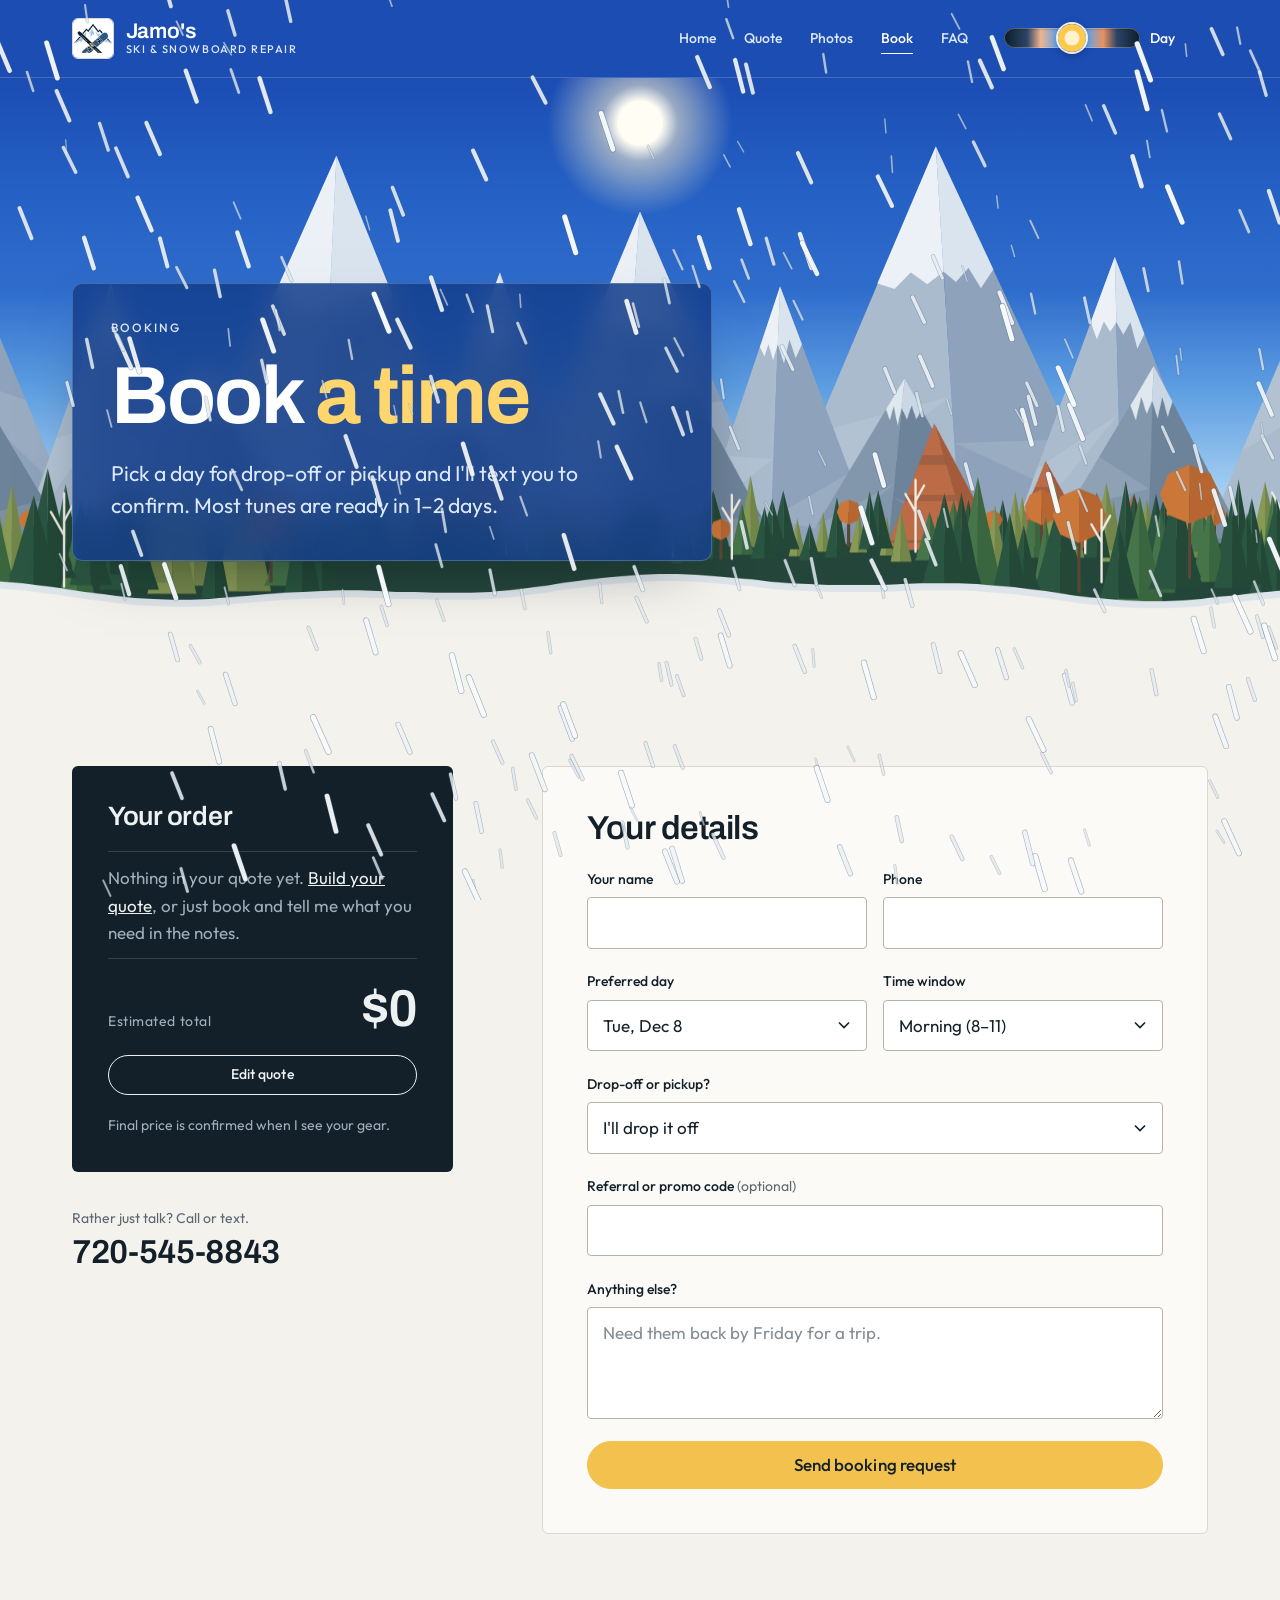
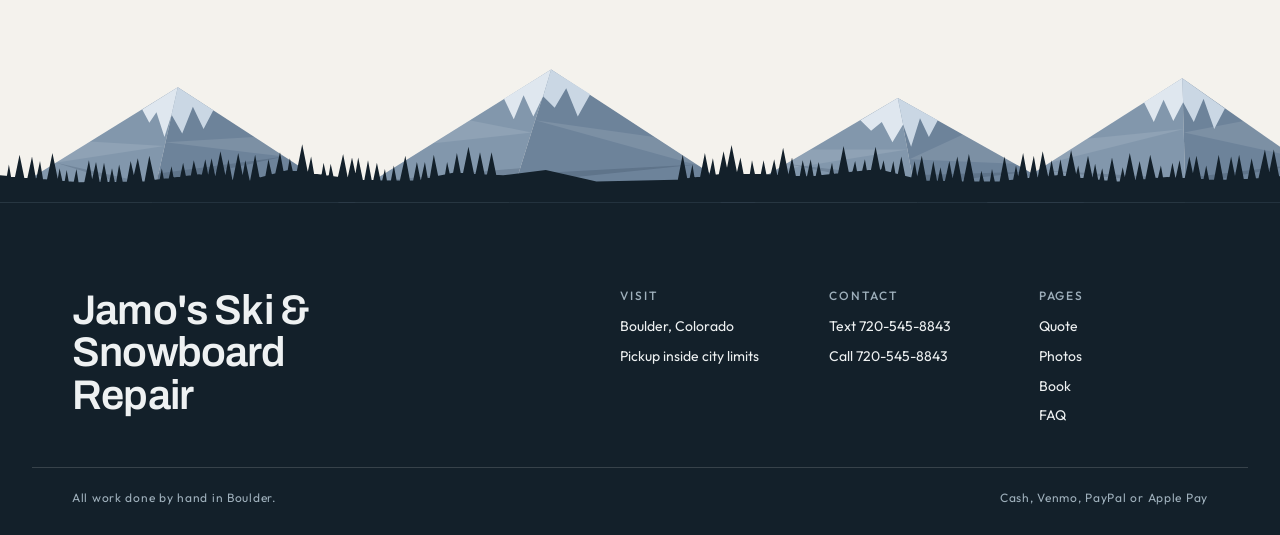
==== book.html @ 689a974a "Update site Co-Authored-By: Claude Opus 5.5 (1M context) <noreply@anthropic.com> Claude-Session: htt" ====
<!doctype html>
<html lang="en">
<head>
<meta charset="utf-8">
<meta name="viewport" content="width=device-width, initial-scale=1, viewport-fit=cover">
<title>Book a Tune | Jamo's Ski &amp; Snowboard Repair</title>
<meta name="claude:viewport-fit-sides" content="cover">
<meta name="description" content="Book ski or snowboard tuning in Boulder, CO. Drop off or get pickup inside city limits, and get a text to confirm your time.">
<link rel="canonical" href="https://jamoskiandboard.com/book.html">
<link rel="icon" type="image/png" href="images/favicon.png">
<link rel="apple-touch-icon" href="images/apple-touch-icon.png">
<meta property="og:site_name" content="Jamo's Ski &amp; Snowboard Repair">
<meta name="application-name" content="Jamo's Ski &amp; Snowboard Repair">
<meta property="og:title" content="Book a Tune | Jamo's Ski &amp; Snowboard Repair">
<meta property="og:description" content="Book ski or snowboard tuning in Boulder, CO. Drop off or get pickup inside city limits, and get a text to confirm your time.">
<meta property="og:image" content="https://jamoskiandboard.com/images/logo-banner-with-text-1200x628.jpg">
<meta property="og:url" content="https://jamoskiandboard.com/book.html">
<link rel="preconnect" href="https://fonts.googleapis.com">
<link rel="stylesheet" href="https://fonts.googleapis.com/css2?family=Archivo:wght@500..700&family=Outfit:wght@400;500;600&display=swap">
<link rel="stylesheet" href="assets/site.css">
<script src="assets/sky.js"></script>
</head>
<body>
<header class="site-header">
  <div class="wrap bar">
    <a class="brand" href="./"><img src="images/logo-mark.png" alt="" width="42" height="42"><span class="brand-name"><strong>Jamo's</strong><small>Ski &amp; Snowboard Repair</small></span></a>
    <nav class="nav" aria-label="Pages">
        <a href="./">Home</a>
        <a href="quote.html">Quote</a>
        <a href="photos.html">Photos</a>
        <a href="book.html" aria-current="page">Book</a>
        <a href="./#faq">FAQ</a>
    </nav>
    <label class="sky-dial" title="Drag the sun to change the time of day"><span class="sr-only">Time of day</span><input type="range" id="sky-dial" min="0" max="200" value="100" aria-valuetext="Day"><span class="sky-name" aria-hidden="true">Day</span></label>
  </div>
</header>

<main>
  <section class="scene scene-sm">
  <header class="wrap page-head">
    <div class="head-card">
      <p class="eyebrow">Booking</p>
      <h1>Book <em>a time</em></h1>
      <p class="lede">Pick a day for drop-off or pickup and I'll text you to confirm. Most tunes are ready in 1–2 days.</p>
    </div>
  </header>
  <div class="range" aria-hidden="true">
<svg class="layer l-far" data-depth=".16" viewBox="-480 0 2400 720" preserveAspectRatio="xMidYMax slice" aria-hidden="true" focusable="false"><path class="far-l" d="M-460,720 -180,92 -200,720Z"/><path class="far-r" d="M-180,92 80,720 -200,720Z"/><path class="hi" d="M-275,304 -190,414 -324,414Z"/><path class="lo" d="M-386,553 -195,558 -196,593Z"/><path class="hi" d="M-69,360 -187,318 -19,481Z"/><path class="lo" d="M-19,480 -194,514 -196,582Z"/><path class="farcap-l" d="M-180,92 -260,271 -241,283 -222,246 -203,265 -185,237Z"/><path class="farcap-r" d="M-180,92 -185,237 -168,254 -151,231 -135,251 -118,242Z"/><path class="far-l" d="M1370,720 1640,76 1683,720Z"/><path class="far-r" d="M1640,76 1930,720 1683,720Z"/><path class="hi" d="M1539,316 1656,325 1493,426Z"/><path class="lo" d="M1457,512 1676,626 1678,650Z"/><path class="hi" d="M1769,363 1662,404 1821,479Z"/><path class="lo" d="M1854,551 1668,505 1671,552Z"/><path class="farcap-l" d="M1640,76 1576,229 1595,250 1614,236 1633,264 1652,253Z"/><path class="farcap-r" d="M1640,76 1652,253 1667,264 1683,240 1698,264 1714,240Z"/><path class="far-l" d="M30,720 330,46 300,720Z"/><path class="far-r" d="M330,46 600,720 300,720Z"/><path class="hi" d="M197,345 315,370 126,504Z"/><path class="lo" d="M95,573 308,533 304,625Z"/><path class="hi" d="M419,268 316,352 492,450Z"/><path class="lo" d="M502,476 307,566 305,599Z"/><path class="farcap-l" d="M330,46 248,230 266,255 285,230 303,255 321,235Z"/><path class="farcap-r" d="M330,46 321,235 342,252 362,225 382,245 402,225Z"/><path class="far-l" d="M810,720 1100,34 1143,720Z"/><path class="far-r" d="M1100,34 1420,720 1143,720Z"/><path class="hi" d="M945,402 1120,355 893,524Z"/><path class="lo" d="M922,456 1136,600 1139,647Z"/><path class="hi" d="M1275,410 1124,415 1320,505Z"/><path class="lo" d="M1323,512 1135,595 1137,621Z"/><path class="farcap-l" d="M1100,34 1025,210 1047,217 1068,196 1089,211 1110,195Z"/><path class="farcap-r" d="M1100,34 1110,195 1126,208 1142,190 1158,216 1174,192Z"/><path class="far-l" d="M470,720 720,118 674,720Z"/><path class="far-r" d="M720,118 980,720 674,720Z"/><path class="hi" d="M617,366 698,411 554,517Z"/><path class="lo" d="M519,603 680,639 678,662Z"/><path class="hi" d="M825,361 700,383 891,514Z"/><path class="lo" d="M938,623 688,532 685,580Z"/><path class="farcap-l" d="M720,118 660,262 672,281 685,260 697,272 709,262Z"/><path class="farcap-r" d="M720,118 709,262 729,282 748,265 768,290 787,274Z"/><path class="far-l" d="M-630,720 -430,214 -392,720Z"/><path class="far-r" d="M-430,214 -240,720 -392,720Z"/><path class="hi" d="M-525,453 -412,456 -564,553Z"/><path class="lo" d="M-584,603 -405,550 -399,630Z"/><path class="hi" d="M-336,464 -408,502 -297,569Z"/><path class="lo" d="M-297,567 -402,593 -399,623Z"/><path class="farcap-l" d="M-430,214 -463,298 -454,308 -444,290 -434,303 -425,284Z"/><path class="farcap-r" d="M-430,214 -425,284 -419,295 -414,284 -409,297 -404,284Z"/><path class="far-l" d="M-140,720 40,210 10,720Z"/><path class="far-r" d="M40,210 210,720 10,720Z"/><path class="hi" d="M-30,409 29,392 -77,541Z"/><path class="lo" d="M-96,594 20,560 17,604Z"/><path class="hi" d="M106,407 27,435 134,493Z"/><path class="lo" d="M178,624 13,668 12,686Z"/><path class="farcap-l" d="M40,210 11,291 17,304 24,284 30,307 36,281Z"/><path class="farcap-r" d="M40,210 36,281 43,294 50,281 57,307 64,282Z"/><path class="far-l" d="M350,720 540,196 542,720Z"/><path class="far-r" d="M540,196 720,720 542,720Z"/><path class="hi" d="M476,372 541,451 444,461Z"/><path class="lo" d="M401,580 542,665 542,690Z"/><path class="hi" d="M625,444 541,414 656,534Z"/><path class="lo" d="M656,532 542,638 542,667Z"/><path class="farcap-l" d="M540,196 507,287 515,307 524,273 532,302 540,276Z"/><path class="farcap-r" d="M540,196 540,276 547,298 553,268 560,295 566,273Z"/><path class="far-l" d="M730,720 900,214 880,720Z"/><path class="far-r" d="M900,214 1090,720 880,720Z"/><path class="hi" d="M827,431 891,436 802,505Z"/><path class="lo" d="M797,521 885,578 884,618Z"/><path class="hi" d="M990,453 888,512 1024,544Z"/><path class="lo" d="M1059,636 882,668 881,693Z"/><path class="farcap-l" d="M900,214 874,292 880,304 885,288 891,309 897,288Z"/><path class="farcap-r" d="M900,214 897,288 905,313 912,282 920,306 928,288Z"/><path class="far-l" d="M1130,720 1330,176 1343,720Z"/><path class="far-r" d="M1330,176 1540,720 1343,720Z"/><path class="hi" d="M1230,448 1335,378 1192,552Z"/><path class="lo" d="M1165,626 1341,636 1342,672Z"/><path class="hi" d="M1418,404 1335,391 1468,533Z"/><path class="lo" d="M1473,548 1341,639 1342,679Z"/><path class="farcap-l" d="M1330,176 1299,260 1307,282 1316,259 1324,272 1332,260Z"/><path class="farcap-r" d="M1330,176 1332,260 1341,276 1350,260 1359,294 1368,275Z"/><path class="far-l" d="M1660,720 1880,196 1846,720Z"/><path class="far-r" d="M1880,196 2100,720 1846,720Z"/><path class="hi" d="M1769,461 1860,508 1727,560Z"/><path class="lo" d="M1729,556 1853,608 1851,635Z"/><path class="hi" d="M1947,355 1860,507 2005,494Z"/><path class="lo" d="M2041,579 1850,659 1848,679Z"/><path class="farcap-l" d="M1880,196 1841,289 1849,303 1857,286 1866,302 1874,288Z"/><path class="farcap-r" d="M1880,196 1874,288 1884,304 1893,278 1903,293 1912,273Z"/></svg>
<svg class="layer l-mid" data-depth=".1" viewBox="-480 0 2400 720" preserveAspectRatio="xMidYMax slice" aria-hidden="true" focusable="false"><path class="mid-l" d="M-610,720 -400,334 -432,720Z"/><path class="mid-r" d="M-400,334 -200,720 -432,720Z"/><path class="hi" d="M-511,538 -414,503 -545,600Z"/><path class="lo" d="M-557,622 -428,672 -430,688Z"/><path class="hi" d="M-294,538 -415,518 -261,603Z"/><path class="lo" d="M-254,616 -421,587 -425,631Z"/><path class="midcap-l" d="M-400,334 -423,376 -418,388 -413,371 -408,396 -403,373Z"/><path class="midcap-r" d="M-400,334 -403,373 -396,395 -389,376 -381,400 -374,384Z"/><path class="mid-l" d="M-370,720 -140,350 -135,720Z"/><path class="mid-r" d="M-140,350 80,720 -135,720Z"/><path class="hi" d="M-254,534 -138,489 -296,601Z"/><path class="lo" d="M-292,595 -136,616 -135,661Z"/><path class="hi" d="M-46,508 -137,531 5,593Z"/><path class="lo" d="M42,656 -136,632 -135,665Z"/><path class="midcap-l" d="M-140,350 -168,394 -161,412 -153,390 -146,412 -139,395Z"/><path class="midcap-r" d="M-140,350 -139,395 -133,420 -126,390 -119,420 -112,397Z"/><path class="mid-l" d="M-70,720 160,330 201,720Z"/><path class="mid-r" d="M160,330 370,720 201,720Z"/><path class="hi" d="M76,472 180,521 12,581Z"/><path class="lo" d="M-26,646 188,597 191,626Z"/><path class="hi" d="M246,490 175,474 283,559Z"/><path class="lo" d="M290,571 193,649 197,680Z"/><path class="midcap-l" d="M160,330 129,382 138,400 147,376 156,399 164,372Z"/><path class="midcap-r" d="M160,330 164,372 170,399 176,374 181,403 187,380Z"/><path class="mid-l" d="M270,720 470,360 461,720Z"/><path class="mid-r" d="M470,360 700,720 461,720Z"/><path class="hi" d="M386,512 465,575 337,599Z"/><path class="lo" d="M342,591 463,633 462,664Z"/><path class="hi" d="M558,499 466,504 603,568Z"/><path class="lo" d="M650,641 464,596 463,641Z"/><path class="midcap-l" d="M470,360 446,402 452,421 458,396 463,409 469,397Z"/><path class="midcap-r" d="M470,360 469,397 476,424 483,393 489,426 496,401Z"/><path class="mid-l" d="M530,720 760,318 722,720Z"/><path class="mid-r" d="M760,318 980,720 722,720Z"/><path class="hi" d="M676,465 746,463 617,569Z"/><path class="lo" d="M606,586 734,592 730,634Z"/><path class="hi" d="M876,530 739,541 907,587Z"/><path class="lo" d="M900,574 726,672 725,690Z"/><path class="midcap-l" d="M760,318 731,369 737,388 743,361 750,374 756,360Z"/><path class="midcap-r" d="M760,318 756,360 763,385 769,355 776,383 783,360Z"/><path class="mid-l" d="M840,720 1060,352 1023,720Z"/><path class="mid-r" d="M1060,352 1260,720 1023,720Z"/><path class="hi" d="M947,541 1047,487 902,617Z"/><path class="lo" d="M903,615 1033,622 1030,658Z"/><path class="hi" d="M1166,548 1045,505 1192,595Z"/><path class="lo" d="M1206,621 1034,613 1032,638Z"/><path class="midcap-l" d="M1060,352 1036,392 1041,406 1046,388 1051,413 1056,390Z"/><path class="midcap-r" d="M1060,352 1056,390 1063,405 1069,387 1075,405 1082,392Z"/><path class="mid-l" d="M1150,720 1380,336 1367,720Z"/><path class="mid-r" d="M1380,336 1580,720 1367,720Z"/><path class="hi" d="M1310,453 1374,494 1269,521Z"/><path class="lo" d="M1200,637 1369,639 1369,659Z"/><path class="hi" d="M1464,497 1372,560 1495,557Z"/><path class="lo" d="M1541,645 1370,627 1369,659Z"/><path class="midcap-l" d="M1380,336 1350,387 1357,406 1364,376 1371,398 1378,381Z"/><path class="midcap-r" d="M1380,336 1378,381 1385,404 1391,376 1398,402 1404,382Z"/><path class="mid-l" d="M1430,720 1650,344 1641,720Z"/><path class="mid-r" d="M1650,344 1880,720 1641,720Z"/><path class="hi" d="M1565,489 1647,481 1528,553Z"/><path class="lo" d="M1514,576 1642,658 1642,675Z"/><path class="hi" d="M1728,472 1647,484 1792,576Z"/><path class="lo" d="M1838,651 1642,651 1642,671Z"/><path class="midcap-l" d="M1650,344 1626,386 1631,398 1637,382 1643,400 1649,386Z"/><path class="midcap-r" d="M1650,344 1649,386 1656,412 1663,380 1670,407 1677,389Z"/><path class="mid-l" d="M1680,720 1900,322 1875,720Z"/><path class="mid-r" d="M1900,322 2120,720 1875,720Z"/><path class="hi" d="M1781,537 1889,492 1748,596Z"/><path class="lo" d="M1768,561 1882,619 1879,653Z"/><path class="hi" d="M1994,491 1890,481 2038,572Z"/><path class="lo" d="M2032,561 1882,607 1881,633Z"/><path class="midcap-l" d="M1900,322 1874,368 1880,382 1886,364 1892,384 1897,363Z"/><path class="midcap-r" d="M1900,322 1897,363 1904,382 1910,357 1916,384 1923,363Z"/><path class="rock-l" d="M1010,640 1098,410 1165,640Z"/><path class="rock-r" d="M1098,410 1220,640 1165,640Z"/><path class="lo" d="M1041,560 1142,560 1143,564 1039,564ZM1063,502 1125,502 1127,510 1060,510ZM1082,451 1110,451 1114,463 1078,463Z"/><path class="rock-l" d="M1165,648 1241,458 1298,648Z"/><path class="rock-r" d="M1241,458 1345,648 1298,648Z"/><path class="lo" d="M1191,582 1278,582 1279,585 1190,585ZM1210,534 1264,534 1266,541 1208,541ZM1227,492 1251,492 1254,502 1223,502Z"/><path class="rock-l" d="M1290,652 1353,502 1401,652Z"/><path class="rock-r" d="M1353,502 1440,652 1401,652Z"/><path class="lo" d="M1312,600 1384,600 1385,603 1311,603ZM1328,562 1372,562 1374,567 1326,567ZM1342,529 1362,529 1364,536 1339,536Z"/></svg>
<svg class="layer l-forest" data-depth=".04" viewBox="-480 0 2400 720" preserveAspectRatio="xMidYMax slice" aria-hidden="true" focusable="false"><path class="floor" d="M-480,720L-480,592 -396,586 -340,598 -292,592 -220,579 -138,596 -67,593 14,581 80,588 162,594 243,590 328,592 402,583 444,581 502,580 584,589 655,591 729,588 769,594 847,588 913,591 957,593 1009,579 1063,593 1113,593 1202,588 1261,588 1335,593 1406,591 1450,581 1502,593 1558,589 1598,579 1652,591 1726,592 1781,588 1844,587 1890,596 1920,588L1920,720Z"/><path class="tc-l" d="M-470,562 -478,608 -470,608ZM-307,534 -323,609 -307,609ZM-290,513 -307,593 -290,593ZM-280,537 -292,606 -280,606ZM-254,537 -266,597 -254,597ZM-244,545 -255,595 -244,595ZM-229,497 -246,585 -229,585ZM-214,530 -224,585 -214,585ZM-175,536 -187,599 -175,599ZM-112,507 -132,596 -112,596ZM-82,530 -96,608 -82,608ZM195,513 176,600 195,600ZM403,534 391,584 403,584ZM422,533 412,585 422,585ZM610,544 600,591 610,591ZM620,527 608,592 620,592ZM791,548 781,603 791,603ZM862,497 845,589 862,589ZM922,552 911,601 922,601ZM955,543 945,595 955,595ZM1001,544 989,596 1001,596ZM1037,549 1028,600 1037,600ZM1055,541 1042,608 1055,608ZM1202,517 1188,592 1202,592ZM1211,524 1197,602 1211,602ZM1253,506 1236,596 1253,596ZM1281,557 1271,603 1281,603ZM1319,506 1301,593 1319,593ZM1328,528 1314,608 1328,608ZM1371,527 1353,604 1371,604ZM1425,528 1410,603 1425,603ZM1523,505 1503,595 1523,595ZM1554,528 1541,603 1554,603ZM1644,518 1626,602 1644,602ZM1700,509 1680,600 1700,600ZM1789,548 1777,602 1789,602Z"/><path class="tc-r" d="M-470,562 -462,608 -470,608ZM-307,534 -292,609 -307,609ZM-290,513 -274,593 -290,593ZM-280,537 -268,606 -280,606ZM-254,537 -241,597 -254,597ZM-244,545 -232,595 -244,595ZM-229,497 -212,585 -229,585ZM-214,530 -205,585 -214,585ZM-175,536 -162,599 -175,599ZM-112,507 -92,596 -112,596ZM-82,530 -68,608 -82,608ZM195,513 215,600 195,600ZM403,534 414,584 403,584ZM422,533 433,585 422,585ZM610,544 619,591 610,591ZM620,527 631,592 620,592ZM791,548 801,603 791,603ZM862,497 879,589 862,589ZM922,552 933,601 922,601ZM955,543 965,595 955,595ZM1001,544 1012,596 1001,596ZM1037,549 1046,600 1037,600ZM1055,541 1069,608 1055,608ZM1202,517 1215,592 1202,592ZM1211,524 1225,602 1211,602ZM1253,506 1269,596 1253,596ZM1281,557 1291,603 1281,603ZM1319,506 1338,593 1319,593ZM1328,528 1342,608 1328,608ZM1371,527 1389,604 1371,604ZM1425,528 1440,603 1425,603ZM1523,505 1544,595 1523,595ZM1554,528 1568,603 1554,603ZM1644,518 1661,602 1644,602ZM1700,509 1720,600 1700,600ZM1789,548 1800,602 1789,602Z"/><path class="tb-l" d="M-456,517 -472,608 -456,608ZM-399,514 -414,585 -399,585ZM-399,531 -417,593 -399,593ZM-389,532 -402,593 -389,593ZM-370,548 -378,595 -370,595ZM-356,539 -373,605 -356,605ZM-356,555 -376,612 -356,612ZM-338,554 -348,603 -338,603ZM43,512 29,589 43,589ZM59,536 48,592 59,592ZM59,550 46,599 59,599ZM88,512 74,576 88,576ZM88,530 71,585 88,585ZM88,547 69,593 88,593ZM102,537 90,593 102,593ZM132,544 123,583 132,583ZM132,555 121,588 132,588ZM132,566 119,593 132,593ZM167,536 153,596 167,596ZM167,551 151,603 167,603ZM207,514 192,581 207,581ZM207,533 189,590 207,590ZM207,551 187,598 207,598ZM269,516 252,595 269,595ZM269,536 249,604 269,604ZM289,544 276,596 289,596ZM289,557 273,602 289,602ZM337,540 324,598 337,598ZM356,509 338,592 356,592ZM371,532 358,580 371,580ZM371,545 356,586 371,586ZM371,558 354,592 371,592ZM391,533 377,594 391,594ZM508,518 496,578 508,578ZM508,533 494,585 508,585ZM564,542 553,598 564,598ZM594,520 576,604 594,604ZM669,551 660,593 669,593ZM669,561 658,597 669,597ZM803,529 789,599 803,599ZM851,533 838,592 851,592ZM851,548 836,599 851,599ZM1092,543 1078,593 1092,593ZM1092,557 1075,600 1092,600ZM1092,571 1073,606 1092,606ZM1123,528 1108,584 1123,584ZM1123,543 1105,591 1123,591ZM1123,559 1103,598 1123,598ZM1227,521 1209,603 1227,603ZM1271,519 1259,589 1271,589ZM1443,510 1423,595 1443,595ZM1533,518 1518,607 1533,607ZM1564,546 1554,596 1564,596ZM1564,558 1552,601 1564,601ZM1574,531 1560,578 1574,578ZM1574,544 1558,584 1574,584ZM1574,557 1556,590 1574,590ZM1619,526 1606,599 1619,599ZM1716,533 1701,585 1716,585ZM1716,548 1699,591 1716,591ZM1716,562 1696,598 1716,598ZM1819,537 1807,581 1819,581ZM1819,549 1805,587 1819,587ZM1819,561 1803,592 1819,592ZM1830,533 1818,585 1830,585ZM1830,546 1816,590 1830,590ZM1851,504 1831,586 1851,586ZM1851,524 1828,596 1851,596ZM1877,508 1859,577 1877,577ZM1877,527 1856,585 1877,585ZM1877,546 1852,594 1877,594Z"/><path class="tb-r" d="M-456,517 -439,608 -456,608ZM-399,514 -384,585 -399,585ZM-399,531 -381,593 -399,593ZM-389,532 -375,593 -389,593ZM-370,548 -361,595 -370,595ZM-356,539 -340,605 -356,605ZM-356,555 -337,612 -356,612ZM-338,554 -328,603 -338,603ZM43,512 57,589 43,589ZM59,536 71,592 59,592ZM59,550 73,599 59,599ZM88,512 102,576 88,576ZM88,530 105,585 88,585ZM88,547 107,593 88,593ZM102,537 115,593 102,593ZM132,544 142,583 132,583ZM132,555 144,588 132,588ZM132,566 146,593 132,593ZM167,536 182,596 167,596ZM167,551 184,603 167,603ZM207,514 221,581 207,581ZM207,533 224,590 207,590ZM207,551 227,598 207,598ZM269,516 286,595 269,595ZM269,536 289,604 269,604ZM289,544 302,596 289,596ZM289,557 304,602 289,602ZM337,540 349,598 337,598ZM356,509 374,592 356,592ZM371,532 385,580 371,580ZM371,545 387,586 371,586ZM371,558 389,592 371,592ZM391,533 404,594 391,594ZM508,518 519,578 508,578ZM508,533 522,585 508,585ZM564,542 574,598 564,598ZM594,520 612,604 594,604ZM669,551 679,593 669,593ZM669,561 681,597 669,597ZM803,529 816,599 803,599ZM851,533 864,592 851,592ZM851,548 867,599 851,599ZM1092,543 1107,593 1092,593ZM1092,557 1109,600 1092,600ZM1092,571 1112,606 1092,606ZM1123,528 1137,584 1123,584ZM1123,543 1140,591 1123,591ZM1123,559 1142,598 1123,598ZM1227,521 1245,603 1227,603ZM1271,519 1284,589 1271,589ZM1443,510 1462,595 1443,595ZM1533,518 1549,607 1533,607ZM1564,546 1575,596 1564,596ZM1564,558 1577,601 1564,601ZM1574,531 1587,578 1574,578ZM1574,544 1589,584 1574,584ZM1574,557 1592,590 1574,590ZM1619,526 1632,599 1619,599ZM1716,533 1730,585 1716,585ZM1716,548 1733,591 1716,591ZM1716,562 1735,598 1716,598ZM1819,537 1831,581 1819,581ZM1819,549 1833,587 1819,587ZM1819,561 1835,592 1819,592ZM1830,533 1842,585 1830,585ZM1830,546 1844,590 1830,590ZM1851,504 1870,586 1851,586ZM1851,524 1874,596 1851,596ZM1877,508 1895,577 1877,577ZM1877,527 1898,585 1877,585ZM1877,546 1901,594 1877,594Z"/><path class="ta-l" d="M-446,511 -464,591 -446,591ZM-430,541 -443,600 -430,600ZM-416,539 -427,597 -416,597ZM-416,553 -429,603 -416,603ZM-326,531 -341,594 -326,594ZM-326,547 -344,601 -326,601ZM-202,515 -218,580 -202,580ZM-202,531 -221,587 -202,587ZM-189,543 -200,599 -189,599ZM-157,557 -167,597 -157,597ZM-157,568 -168,602 -157,602ZM-157,579 -170,607 -157,607ZM-143,527 -158,604 -143,604ZM-143,546 -161,612 -143,612ZM-92,547 -101,588 -92,588ZM-92,558 -103,593 -92,593ZM-92,570 -105,598 -92,598ZM-45,541 -58,589 -45,589ZM-45,554 -60,595 -45,595ZM-45,568 -62,601 -45,601ZM-29,549 -39,589 -29,589ZM-29,560 -41,595 -29,595ZM-29,571 -42,600 -29,600ZM-18,508 -32,582 -18,582ZM-18,526 -35,590 -18,590ZM2,527 -10,588 2,588ZM76,541 66,597 76,597ZM122,530 111,581 122,581ZM122,544 109,587 122,587ZM122,558 107,594 122,594ZM151,515 134,607 151,607ZM186,544 174,604 186,604ZM186,559 172,611 186,611ZM221,509 204,580 221,580ZM221,529 201,589 221,589ZM221,548 198,598 221,598ZM257,543 247,591 257,591ZM317,509 300,584 317,584ZM317,527 297,593 317,593ZM381,508 366,573 381,573ZM381,526 363,581 381,581ZM381,544 360,589 381,589ZM439,509 420,586 439,586ZM439,528 417,594 439,594ZM451,528 439,591 451,591ZM473,524 462,582 473,582ZM489,515 477,575 489,575ZM489,530 475,582 489,582ZM531,515 517,578 531,578ZM531,530 514,585 531,585ZM634,538 622,595 634,595ZM634,552 620,602 634,602ZM687,547 677,593 687,593ZM700,538 688,605 700,605ZM715,512 697,591 715,591ZM715,531 694,600 715,600ZM732,529 720,591 732,591ZM742,516 727,599 742,599ZM775,535 760,610 775,610ZM814,516 795,586 814,586ZM814,535 791,595 814,595ZM814,555 788,604 814,604ZM880,537 865,597 880,597ZM880,551 862,604 880,604ZM890,527 876,579 890,579ZM890,541 873,586 890,586ZM890,556 870,592 890,592ZM904,516 888,584 904,584ZM904,533 884,592 904,592ZM938,559 927,597 938,597ZM938,569 925,601 938,601ZM938,580 923,606 938,606ZM973,525 959,595 973,595ZM973,542 957,603 973,603ZM1015,517 1001,592 1015,592ZM1026,516 1010,583 1026,583ZM1026,532 1007,591 1026,591ZM1103,549 1094,589 1103,589ZM1103,560 1092,594 1103,594ZM1103,571 1091,599 1103,599ZM1142,528 1127,599 1142,599ZM1142,545 1125,607 1142,607ZM1158,529 1145,598 1158,598ZM1186,528 1174,584 1186,584ZM1186,542 1172,591 1186,591ZM1307,519 1290,603 1307,603ZM1344,504 1328,596 1344,596ZM1355,520 1336,600 1355,600ZM1355,540 1333,609 1355,609ZM1383,521 1364,608 1383,608ZM1394,523 1375,591 1394,591ZM1394,541 1371,599 1394,599ZM1394,560 1368,608 1394,608ZM1474,543 1464,597 1474,597ZM1489,502 1474,593 1489,593ZM1506,526 1492,588 1506,588ZM1506,543 1490,596 1506,596ZM1506,560 1488,604 1506,604ZM1588,523 1572,597 1588,597ZM1602,532 1589,594 1602,594ZM1634,512 1620,584 1634,584ZM1634,530 1617,593 1634,593ZM1663,528 1650,601 1663,601ZM1726,560 1717,603 1726,603ZM1726,571 1715,608 1726,608ZM1772,534 1759,589 1772,589ZM1772,547 1756,595 1772,595ZM1841,539 1831,582 1841,582ZM1841,551 1829,588 1841,588ZM1841,563 1827,593 1841,593ZM1863,505 1847,584 1863,584ZM1863,524 1844,593 1863,593ZM1897,552 1887,595 1897,595ZM1897,563 1885,599 1897,599Z"/><path class="ta-r" d="M-446,511 -428,591 -446,591ZM-430,541 -418,600 -430,600ZM-416,539 -405,597 -416,597ZM-416,553 -403,603 -416,603ZM-326,531 -311,594 -326,594ZM-326,547 -308,601 -326,601ZM-202,515 -187,580 -202,580ZM-202,531 -184,587 -202,587ZM-189,543 -179,599 -189,599ZM-157,557 -147,597 -157,597ZM-157,568 -146,602 -157,602ZM-157,579 -144,607 -157,607ZM-143,527 -128,604 -143,604ZM-143,546 -125,612 -143,612ZM-92,547 -83,588 -92,588ZM-92,558 -81,593 -92,593ZM-92,570 -80,598 -92,598ZM-45,541 -33,589 -45,589ZM-45,554 -31,595 -45,595ZM-45,568 -28,601 -45,601ZM-29,549 -20,589 -29,589ZM-29,560 -18,595 -29,595ZM-29,571 -16,600 -29,600ZM-18,508 -4,582 -18,582ZM-18,526 -2,590 -18,590ZM2,527 14,588 2,588ZM76,541 87,597 76,597ZM122,530 133,581 122,581ZM122,544 135,587 122,587ZM122,558 137,594 122,594ZM151,515 169,607 151,607ZM186,544 197,604 186,604ZM186,559 199,611 186,611ZM221,509 238,580 221,580ZM221,529 241,589 221,589ZM221,548 244,598 221,598ZM257,543 268,591 257,591ZM317,509 334,584 317,584ZM317,527 337,593 317,593ZM381,508 397,573 381,573ZM381,526 400,581 381,581ZM381,544 403,589 381,589ZM439,509 457,586 439,586ZM439,528 460,594 439,594ZM451,528 462,591 451,591ZM473,524 485,582 473,582ZM489,515 501,575 489,575ZM489,530 503,582 489,582ZM531,515 544,578 531,578ZM531,530 547,585 531,585ZM634,538 647,595 634,595ZM634,552 649,602 634,602ZM687,547 696,593 687,593ZM700,538 712,605 700,605ZM715,512 733,591 715,591ZM715,531 736,600 715,600ZM732,529 745,591 732,591ZM742,516 758,599 742,599ZM775,535 791,610 775,610ZM814,516 834,586 814,586ZM814,535 837,595 814,595ZM814,555 841,604 814,604ZM880,537 894,597 880,597ZM880,551 897,604 880,604ZM890,527 904,579 890,579ZM890,541 907,586 890,586ZM890,556 909,592 890,592ZM904,516 921,584 904,584ZM904,533 925,592 904,592ZM938,559 949,597 938,597ZM938,569 951,601 938,601ZM938,580 953,606 938,606ZM973,525 986,595 973,595ZM973,542 989,603 973,603ZM1015,517 1029,592 1015,592ZM1026,516 1042,583 1026,583ZM1026,532 1045,591 1026,591ZM1103,549 1112,589 1103,589ZM1103,560 1114,594 1103,594ZM1103,571 1115,599 1103,599ZM1142,528 1156,599 1142,599ZM1142,545 1159,607 1142,607ZM1158,529 1170,598 1158,598ZM1186,528 1198,584 1186,584ZM1186,542 1201,591 1186,591ZM1307,519 1324,603 1307,603ZM1344,504 1361,596 1344,596ZM1355,520 1374,600 1355,600ZM1355,540 1377,609 1355,609ZM1383,521 1402,608 1383,608ZM1394,523 1413,591 1394,591ZM1394,541 1417,599 1394,599ZM1394,560 1420,608 1394,608ZM1474,543 1483,597 1474,597ZM1489,502 1505,593 1489,593ZM1506,526 1520,588 1506,588ZM1506,543 1522,596 1506,596ZM1506,560 1525,604 1506,604ZM1588,523 1604,597 1588,597ZM1602,532 1615,594 1602,594ZM1634,512 1647,584 1634,584ZM1634,530 1650,593 1634,593ZM1663,528 1677,601 1663,601ZM1726,560 1735,603 1726,603ZM1726,571 1736,608 1726,608ZM1772,534 1786,589 1772,589ZM1772,547 1788,595 1772,595ZM1841,539 1851,582 1841,582ZM1841,551 1852,588 1841,588ZM1841,563 1854,593 1841,593ZM1863,505 1879,584 1863,584ZM1863,524 1882,593 1863,593ZM1897,552 1906,595 1897,595ZM1897,563 1908,599 1897,599Z"/><path class="trunk" d="M-128,611 -128,561 -124,561 -124,611ZM-67,592 -67,554 -63,554 -63,592ZM460,585 460,541 464,541 464,585ZM518,583 518,528 522,528 522,583ZM649,598 649,562 653,562 653,598ZM822,605 822,567 826,567 826,605ZM986,589 986,544 990,544 990,589ZM1171,590 1171,554 1175,554 1175,590ZM1234,602 1234,538 1238,538 1238,602ZM1411,593 1411,545 1415,545 1415,593ZM1456,588 1456,547 1460,547 1460,588ZM1754,598 1754,546 1758,546 1758,598ZM1904,596 1904,533 1908,533 1908,596Z"/><path class="td-l" d="M-126,544 -126,579 -139,574 -144,561 -139,549ZM-65,541 -65,567 -74,563 -78,554 -74,545ZM462,526 462,556 451,552 447,541 451,530ZM520,509 520,548 506,542 500,528 506,515ZM651,550 651,575 642,571 638,562 642,553ZM824,553 824,580 814,576 810,567 814,557ZM988,528 988,560 977,555 973,544 977,533ZM1173,542 1173,567 1164,563 1161,554 1164,546ZM1236,515 1236,561 1221,554 1214,538 1221,522ZM1413,529 1413,562 1401,557 1396,545 1401,534ZM1458,533 1458,562 1448,557 1444,547 1448,537ZM1756,528 1756,564 1743,559 1738,546 1743,533ZM1906,511 1906,555 1890,549 1884,533 1890,517Z"/><path class="td-r" d="M-126,544 -114,549 -109,561 -114,574 -126,579ZM-65,541 -55,545 -51,554 -55,563 -65,567ZM462,526 473,530 477,541 473,552 462,556ZM520,509 533,515 539,528 533,542 520,548ZM651,550 660,553 663,562 660,571 651,575ZM824,553 833,557 837,567 833,576 824,580ZM988,528 1000,533 1004,544 1000,555 988,560ZM1173,542 1182,546 1186,554 1182,563 1173,567ZM1236,515 1252,522 1259,538 1252,554 1236,561ZM1413,529 1425,534 1430,545 1425,557 1413,562ZM1458,533 1468,537 1473,547 1468,557 1458,562ZM1756,528 1769,533 1775,546 1769,559 1756,564ZM1906,511 1921,517 1928,533 1921,549 1906,555Z"/><path class="te" d="M-266,594L-266,534M-266,561L-274,546M-266,552L-259,539M17,582L17,517M17,546L8,530M17,536L24,522M29,583L29,514M29,545L19,528M29,535L37,519M240,590L240,525M240,555L231,538M240,545L248,531M298,605L298,516M298,556L285,534M298,543L308,523M548,597L548,551M548,572L542,560M548,565L554,555M575,593L575,519M575,552L565,534M575,541L584,525M762,602L762,553M762,575L755,563M762,568L768,557M838,604L838,522M838,559L826,539M838,547L848,529M1074,595L1074,503M1074,544L1061,521M1074,530L1085,510M1292,597L1292,528M1292,559L1283,542M1292,549L1301,533M1544,591L1544,501M1544,541L1532,519M1544,528L1555,508M1683,596L1683,542M1683,566L1675,553M1683,558L1689,546M1745,599L1745,536M1745,565L1736,549M1745,555L1752,541M1801,592L1801,531M1801,558L1792,543M1801,549L1808,536"/><path class="tc-l" d="M-304,543 -325,648 -304,648ZM-198,490 -234,646 -198,646ZM-141,531 -167,654 -141,654ZM-87,508 -115,653 -87,653ZM90,517 69,635 90,635ZM119,505 87,649 119,649ZM147,500 122,639 147,639ZM202,517 176,646 202,646ZM220,521 194,646 220,646ZM1176,535 1155,644 1176,644ZM1716,532 1688,656 1716,656ZM1880,518 1849,663 1880,663ZM1909,545 1890,641 1909,641Z"/><path class="tc-r" d="M-304,543 -283,648 -304,648ZM-198,490 -163,646 -198,646ZM-141,531 -115,654 -141,654ZM-87,508 -60,653 -87,653ZM90,517 112,635 90,635ZM119,505 150,649 119,649ZM147,500 171,639 147,639ZM202,517 227,646 202,646ZM220,521 246,646 220,646ZM1176,535 1197,644 1176,644ZM1716,532 1744,656 1716,656ZM1880,518 1911,663 1880,663ZM1909,545 1928,641 1909,641Z"/><path class="tb-l" d="M-279,528 -307,642 -279,642ZM-279,556 -311,655 -279,655ZM-239,515 -258,624 -239,624ZM-218,493 -246,632 -218,632ZM-114,503 -141,625 -114,625ZM-114,533 -146,639 -114,639ZM-3,549 -26,650 -3,650ZM269,517 245,615 269,615ZM269,544 241,627 269,627ZM269,571 237,639 269,639ZM1154,499 1126,632 1154,632ZM1154,532 1121,647 1154,647ZM1241,551 1225,644 1241,644ZM1362,524 1332,660 1362,660ZM1389,540 1369,648 1389,648ZM1452,539 1432,615 1452,615ZM1452,560 1429,624 1452,624ZM1452,581 1425,634 1452,634ZM1642,531 1617,648 1642,648ZM1672,524 1646,630 1672,630ZM1672,553 1642,643 1672,643ZM1672,582 1637,657 1672,657ZM1795,528 1775,629 1795,629Z"/><path class="tb-r" d="M-279,528 -252,642 -279,642ZM-279,556 -247,655 -279,655ZM-239,515 -221,624 -239,624ZM-218,493 -189,632 -218,632ZM-114,503 -87,625 -114,625ZM-114,533 -82,639 -114,639ZM-3,549 19,650 -3,650ZM269,517 293,615 269,615ZM269,544 297,627 269,627ZM269,571 302,639 269,639ZM1154,499 1183,632 1154,632ZM1154,532 1188,647 1154,647ZM1241,551 1258,644 1241,644ZM1362,524 1392,660 1362,660ZM1389,540 1408,648 1389,648ZM1452,539 1471,615 1452,615ZM1452,560 1475,624 1452,624ZM1452,581 1478,634 1452,634ZM1642,531 1667,648 1642,648ZM1672,524 1697,630 1672,630ZM1672,553 1702,643 1672,643ZM1672,582 1706,657 1672,657ZM1795,528 1816,629 1795,629Z"/><path class="ta-l" d="M-445,514 -475,625 -445,625ZM-445,544 -480,639 -445,639ZM-445,575 -485,653 -445,653ZM-427,533 -452,641 -427,641ZM-401,513 -430,634 -401,634ZM-401,543 -435,648 -401,648ZM-378,530 -405,636 -378,636ZM-378,556 -409,648 -378,648ZM-351,523 -373,622 -351,622ZM-351,550 -377,634 -351,634ZM-351,577 -380,647 -351,647ZM-332,502 -364,658 -332,658ZM-260,530 -286,624 -260,624ZM-260,555 -290,635 -260,635ZM-260,581 -295,647 -260,647ZM-169,536 -190,658 -169,658ZM-59,523 -86,616 -59,616ZM-59,549 -91,628 -59,628ZM-59,574 -95,640 -59,640ZM-41,488 -68,601 -41,601ZM-41,519 -72,615 -41,615ZM-41,550 -77,629 -41,629ZM14,525 -9,626 14,626ZM14,550 -13,638 14,638ZM39,533 20,615 39,615ZM39,553 16,624 39,624ZM63,494 31,629 63,629ZM63,527 25,644 63,644ZM174,555 156,654 174,654ZM286,515 263,650 286,650ZM312,546 289,648 312,648ZM312,571 285,659 312,659ZM1111,520 1089,615 1111,615ZM1111,546 1085,627 1111,627ZM1111,573 1081,639 1111,639ZM1133,519 1109,633 1133,633ZM1133,547 1105,646 1133,646ZM1195,545 1176,633 1195,633ZM1195,566 1173,643 1195,643ZM1213,561 1194,638 1213,638ZM1213,582 1191,647 1213,647ZM1213,603 1187,657 1213,657ZM1260,523 1231,629 1260,629ZM1260,552 1226,642 1260,642ZM1260,581 1221,655 1260,655ZM1335,559 1314,647 1335,647ZM1335,580 1310,656 1335,656ZM1409,508 1382,616 1409,616ZM1409,538 1378,629 1409,629ZM1409,567 1373,643 1409,643ZM1481,524 1461,631 1481,631ZM1481,550 1457,642 1481,642ZM1500,546 1485,619 1500,619ZM1500,566 1482,628 1500,628ZM1500,586 1479,637 1500,637ZM1518,565 1501,661 1518,661ZM1538,526 1511,636 1538,636ZM1538,553 1506,648 1538,648ZM1565,499 1537,619 1565,619ZM1565,532 1532,634 1565,634ZM1565,565 1527,649 1565,649ZM1591,480 1556,635 1591,635ZM1698,544 1678,625 1698,625ZM1698,566 1675,635 1698,635ZM1698,589 1671,646 1698,646ZM1743,537 1720,625 1743,625ZM1743,561 1716,636 1743,636ZM1743,586 1712,648 1743,648ZM1817,516 1788,635 1817,635ZM1817,545 1782,648 1817,648ZM1842,528 1820,637 1842,637Z"/><path class="ta-r" d="M-445,514 -416,625 -445,625ZM-445,544 -411,639 -445,639ZM-445,575 -405,653 -445,653ZM-427,533 -403,641 -427,641ZM-401,513 -371,634 -401,634ZM-401,543 -366,648 -401,648ZM-378,530 -352,636 -378,636ZM-378,556 -347,648 -378,648ZM-351,523 -330,622 -351,622ZM-351,550 -326,634 -351,634ZM-351,577 -322,647 -351,647ZM-332,502 -301,658 -332,658ZM-260,530 -235,624 -260,624ZM-260,555 -231,635 -260,635ZM-260,581 -226,647 -260,647ZM-169,536 -147,658 -169,658ZM-59,523 -33,616 -59,616ZM-59,549 -28,628 -59,628ZM-59,574 -23,640 -59,640ZM-41,488 -14,601 -41,601ZM-41,519 -9,615 -41,615ZM-41,550 -4,629 -41,629ZM14,525 37,626 14,626ZM14,550 41,638 14,638ZM39,533 58,615 39,615ZM39,553 61,624 39,624ZM63,494 96,629 63,629ZM63,527 102,644 63,644ZM174,555 193,654 174,654ZM286,515 309,650 286,650ZM312,546 334,648 312,648ZM312,571 339,659 312,659ZM1111,520 1134,615 1111,615ZM1111,546 1138,627 1111,627ZM1111,573 1142,639 1111,639ZM1133,519 1156,633 1133,633ZM1133,547 1161,646 1133,646ZM1195,545 1214,633 1195,633ZM1195,566 1217,643 1195,643ZM1213,561 1231,638 1213,638ZM1213,582 1235,647 1213,647ZM1213,603 1238,657 1213,657ZM1260,523 1289,629 1260,629ZM1260,552 1294,642 1260,642ZM1260,581 1299,655 1260,655ZM1335,559 1357,647 1335,647ZM1335,580 1361,656 1335,656ZM1409,508 1436,616 1409,616ZM1409,538 1441,629 1409,629ZM1409,567 1446,643 1409,643ZM1481,524 1502,631 1481,631ZM1481,550 1506,642 1481,642ZM1500,546 1516,619 1500,619ZM1500,566 1519,628 1500,628ZM1500,586 1522,637 1500,637ZM1518,565 1535,661 1518,661ZM1538,526 1565,636 1538,636ZM1538,553 1570,648 1538,648ZM1565,499 1593,619 1565,619ZM1565,532 1598,634 1565,634ZM1565,565 1603,649 1565,649ZM1591,480 1626,635 1591,635ZM1698,544 1717,625 1698,625ZM1698,566 1721,635 1698,635ZM1698,589 1724,646 1698,646ZM1743,537 1766,625 1743,625ZM1743,561 1770,636 1743,636ZM1743,586 1774,648 1743,648ZM1817,516 1845,635 1817,635ZM1817,545 1851,648 1817,648ZM1842,528 1864,637 1842,637Z"/><path class="trunk" d="M244,635 244,551 248,551 248,635ZM1282,648 1282,549 1286,549 1286,648ZM1424,630 1424,521 1428,521 1428,630ZM1767,654 1767,570 1771,570 1771,654ZM1860,635 1860,522 1864,522 1864,635Z"/><path class="td-l" d="M246,522 246,581 226,572 217,551 226,531ZM1284,514 1284,584 1260,573 1250,549 1260,524ZM1426,483 1426,559 1399,548 1388,521 1399,495ZM1769,541 1769,599 1748,591 1740,570 1748,549ZM1862,483 1862,562 1834,550 1823,522 1834,494Z"/><path class="td-r" d="M246,522 267,531 275,551 267,572 246,581ZM1284,514 1309,524 1319,549 1309,573 1284,584ZM1426,483 1453,495 1464,521 1453,548 1426,559ZM1769,541 1790,549 1799,570 1790,591 1769,599ZM1862,483 1890,494 1902,522 1890,550 1862,562Z"/><path class="te" d="M-474,657L-474,520M-474,582L-493,548M-474,561L-457,531M-20,640L-20,520M-20,574L-37,544M-20,556L-6,530M1313,634L1313,541M1313,583L1300,560M1313,569L1324,549M1617,624L1617,533M1617,574L1604,551M1617,560L1628,540"/></svg>
<svg class="layer l-snow" data-depth="0" viewBox="-480 0 2400 720" preserveAspectRatio="xMidYMax slice" aria-hidden="true" focusable="false"><path class="m-snow-shade" d="M-480,720L-480,638 -456,639 -432,641 -408,642 -384,644 -360,646 -336,647 -312,648 -288,648 -264,647 -240,646 -216,645 -192,644 -168,644 -144,644 -120,644 -96,646 -72,648 -48,651 -24,654 0,658 24,661 48,664 72,667 96,668 120,669 144,669 168,668 192,666 216,664 240,662 264,660 288,659 312,658 336,657 360,657 384,658 408,659 432,659 456,660 480,660 504,660 528,659 552,657 576,654 600,651 624,647 648,644 672,641 696,639 720,637 744,636 768,636 792,637 816,639 840,641 864,643 888,646 912,648 936,649 960,650 984,650 1008,650 1032,650 1056,649 1080,648 1104,648 1128,648 1152,649 1176,651 1200,653 1224,656 1248,659 1272,663 1296,666 1320,668 1344,670 1368,671 1392,671 1416,670 1440,668 1464,665 1488,663 1512,660 1536,658 1560,656 1584,655 1608,654 1632,654 1656,654 1680,655 1704,655 1728,656 1752,656 1776,655 1800,654 1824,652 1848,649 1872,646 1896,643 1920,640L1920,720Z"/><path class="m-snow" d="M-480,720L-480,647 -456,648 -432,650 -408,651 -384,653 -360,655 -336,656 -312,657 -288,657 -264,656 -240,655 -216,654 -192,653 -168,653 -144,653 -120,653 -96,655 -72,657 -48,660 -24,663 0,667 24,670 48,673 72,676 96,677 120,678 144,678 168,677 192,675 216,673 240,671 264,669 288,668 312,667 336,666 360,666 384,667 408,668 432,668 456,669 480,669 504,669 528,668 552,666 576,663 600,660 624,656 648,653 672,650 696,648 720,646 744,645 768,645 792,646 816,648 840,650 864,652 888,655 912,657 936,658 960,659 984,659 1008,659 1032,659 1056,658 1080,657 1104,657 1128,657 1152,658 1176,660 1200,662 1224,665 1248,668 1272,672 1296,675 1320,677 1344,679 1368,680 1392,680 1416,679 1440,677 1464,674 1488,672 1512,669 1536,667 1560,665 1584,664 1608,663 1632,663 1656,663 1680,664 1704,664 1728,665 1752,665 1776,664 1800,663 1824,661 1848,658 1872,655 1896,652 1920,649L1920,720Z"/></svg>
</div>
  </section>
  <section id="book" class="wrap section split">
    <div class="side">
      <aside class="ticket" aria-live="polite">
        <h3>Your order</h3>
        <ul class="lines" id="lines"></ul>
        <div class="total"><span>Estimated total</span><span id="total">$0</span></div>
        <a class="btn btn-line btn-sm" href="quote.html">Edit quote</a>
        <p class="fine">Final price is confirmed when I see your gear.</p>
      </aside>
      <div class="contact">
        <p class="fine">Rather just talk? Call or text.</p>
        <span class="phone">720-545-8843</span>
      </div>
    </div>
    <form class="panel" id="book-form">
      <h3>Your details</h3>
      <div class="row2">
        <div class="field"><label for="b-name">Your name</label><input id="b-name" autocomplete="name" required></div>
        <div class="field"><label for="b-phone">Phone</label><input id="b-phone" type="tel" autocomplete="tel" required></div>
      </div>
      <div class="row2">
        <div class="field"><label for="b-date">Preferred day</label><select id="b-date" required></select></div>
        <div class="field"><label for="b-time">Time window</label><select id="b-time"></select></div>
      </div>
      <div class="field"><label for="b-how">Drop-off or pickup?</label>
        <select id="b-how"><option value="drop">I'll drop it off</option><option value="pickup">Pick it up from me ($15)</option></select>
      </div>
      <div class="field" id="addr-field" hidden><label for="b-addr">Pickup address in Boulder</label><input id="b-addr" autocomplete="street-address"></div>
      <div class="field"><label for="b-ref">Referral or promo code <span class="fine">(optional)</span></label><input id="b-ref" autocomplete="off" autocapitalize="characters"></div>
      <div class="field"><label for="b-notes">Anything else?</label><textarea id="b-notes" placeholder="Need them back by Friday for a trip."></textarea></div>
      <input type="text" class="hp" id="b-hp" tabindex="-1" autocomplete="off" aria-hidden="true">
      <button class="btn btn-primary" type="submit" id="book-send">Send booking request</button>
      <div class="result" id="book-done" hidden>
        <strong>Got it, thanks!</strong>
        <p>Your request is in. I'll text you soon to confirm your time.</p>
        <p id="ref-note" hidden></p>
        <p id="my-code" hidden>Your referral code is <strong id="my-code-val"></strong>. Share it with friends and get $5 back every time someone new books with it.</p>
      </div>
      <div class="result" id="book-result" hidden>
        <strong>Here's your request.</strong>
        <pre id="book-text"></pre>
        <div class="add-row">
          <button type="button" class="btn btn-line btn-sm" id="copy-book">Copy</button>
          <a class="btn btn-primary btn-sm" id="sms-book" href="sms:+17205458843">Open in Messages</a>
        </div>
        <p class="fine">Online booking isn't connected yet. Until then, text this to 720-545-8843.</p>
      </div>
    </form>
  </section>
</main>

<div class="foot-range" aria-hidden="true"><svg viewBox="0 0 1440 170" preserveAspectRatio="xMidYMax slice" aria-hidden="true" focusable="false"><path class="mid-l" d="M-10,170 200,40 171,170Z"/><path class="mid-r" d="M200,40 400,170 171,170Z"/><path class="hi" d="M101,101 185,106 62,125Z"/><path class="lo" d="M63,125 175,150 173,159Z"/><path class="hi" d="M286,96 186,102 320,118Z"/><path class="lo" d="M320,118 178,137 175,149Z"/><path class="midcap-l" d="M200,40 160,65 168,80 176,68 185,96 193,71Z"/><path class="midcap-r" d="M200,40 193,71 205,92 217,62 229,87 240,66Z"/><path class="mid-l" d="M380,170 620,20 573,170Z"/><path class="mid-r" d="M620,20 850,170 573,170Z"/><path class="hi" d="M528,77 598,91 488,103Z"/><path class="lo" d="M419,146 585,131 582,141Z"/><path class="hi" d="M736,96 602,77 786,128Z"/><path class="lo" d="M784,127 583,138 580,148Z"/><path class="midcap-l" d="M620,20 567,53 578,76 589,49 600,73 611,50Z"/><path class="midcap-r" d="M620,20 611,50 624,63 637,41 650,73 664,48Z"/><path class="mid-l" d="M810,170 1010,52 1032,170Z"/><path class="mid-r" d="M1010,52 1220,170 1032,170Z"/><path class="hi" d="M912,110 1021,110 872,134Z"/><path class="lo" d="M884,126 1027,143 1030,155Z"/><path class="hi" d="M1084,93 1023,121 1142,126Z"/><path class="lo" d="M1158,135 1027,139 1029,150Z"/><path class="midcap-l" d="M1010,52 968,77 980,89 992,79 1004,102 1016,82Z"/><path class="midcap-r" d="M1010,52 1016,82 1025,107 1035,75 1045,96 1055,77Z"/><path class="mid-l" d="M1110,170 1330,30 1334,170Z"/><path class="mid-r" d="M1330,30 1530,170 1334,170Z"/><path class="hi" d="M1223,98 1332,87 1181,125Z"/><path class="lo" d="M1167,133 1334,143 1334,150Z"/><path class="hi" d="M1399,78 1332,91 1456,118Z"/><path class="lo" d="M1467,126 1334,142 1334,150Z"/><path class="midcap-l" d="M1330,30 1287,57 1298,79 1309,54 1320,78 1331,57Z"/><path class="midcap-r" d="M1330,30 1331,57 1343,79 1354,53 1366,87 1378,64Z"/><path class="m-foot" d="M0,170L0,139 89,147 159,146 224,138 276,146 324,133 404,144 468,145 511,136 566,139 614,133 671,146 760,144 824,136 912,140 988,132 1039,145 1119,146 1189,139 1258,146 1313,141 1367,144 1408,143 1440,140L1440,170ZM10,127 13,144 7,144ZM22,116 28,145 16,145ZM36,118 41,146 30,146ZM45,123 49,147 40,147ZM59,114 66,148 52,148ZM67,131 71,149 64,149ZM75,133 78,150 72,150ZM86,132 89,151 82,151ZM100,122 105,151 94,151ZM108,124 113,151 102,151ZM117,125 122,151 112,151ZM126,131 130,151 122,151ZM134,127 139,151 130,151ZM147,123 153,150 142,150ZM155,120 161,150 148,150ZM168,117 175,149 162,149ZM182,131 185,147 179,147ZM193,129 196,146 189,146ZM206,125 210,144 202,144ZM218,122 223,143 214,143ZM231,121 235,143 226,143ZM238,120 243,144 233,144ZM248,112 255,146 241,146ZM257,121 262,147 252,147ZM268,114 275,149 261,149ZM276,122 282,150 271,150ZM287,116 293,147 281,147ZM302,121 307,143 298,143ZM315,113 320,140 309,140ZM326,120 330,137 323,137ZM340,104 347,139 333,139ZM350,118 354,141 345,141ZM364,125 368,143 361,143ZM372,126 376,144 369,144ZM386,115 392,146 379,146ZM396,119 402,147 390,147ZM403,119 409,148 398,148ZM414,122 419,149 409,149ZM424,125 429,149 419,149ZM433,132 436,149 429,149ZM443,128 447,149 439,149ZM456,117 462,149 449,149ZM469,124 474,149 464,149ZM478,124 482,147 473,147ZM488,116 494,145 483,145ZM503,124 507,142 500,142ZM514,114 519,140 509,140ZM527,107 534,141 520,141ZM540,113 546,142 534,142ZM553,113 559,142 547,142ZM768,116 774,147 762,147ZM779,127 782,146 775,146ZM793,114 799,144 787,144ZM802,120 806,143 797,143ZM814,112 820,141 808,141ZM823,105 830,140 816,140ZM833,119 837,140 828,140ZM846,122 850,141 843,141ZM859,122 863,142 855,142ZM871,121 875,142 866,142ZM881,108 888,143 874,143ZM891,119 896,143 886,143ZM903,122 908,144 899,144ZM912,121 916,144 907,144ZM921,124 925,143 917,143ZM936,125 939,142 932,142ZM949,106 956,141 942,141ZM962,123 965,139 958,139ZM973,121 976,138 969,138ZM985,107 991,137 979,137ZM994,122 997,138 990,138ZM1005,123 1008,141 1001,141ZM1014,118 1019,143 1009,143ZM1029,123 1033,147 1024,147ZM1037,117 1043,149 1030,149ZM1050,123 1055,150 1045,150ZM1058,130 1062,150 1054,150ZM1068,123 1073,150 1062,150ZM1077,118 1083,150 1070,150ZM1090,115 1097,150 1083,150ZM1104,134 1108,150 1101,150ZM1116,132 1120,150 1113,150ZM1130,118 1136,149 1124,149ZM1143,128 1147,148 1139,148ZM1151,114 1157,147 1144,147ZM1163,117 1168,146 1157,146ZM1173,112 1180,144 1167,144ZM1183,122 1187,143 1179,143ZM1193,121 1197,143 1189,143ZM1205,111 1212,144 1198,144ZM1213,128 1216,145 1209,145ZM1224,117 1230,146 1218,146ZM1232,126 1236,147 1228,147ZM1240,131 1243,148 1236,148ZM1251,119 1257,149 1245,149ZM1263,130 1267,149 1259,149ZM1271,114 1278,148 1264,148ZM1282,123 1287,147 1277,147ZM1294,116 1301,146 1288,146ZM1306,128 1309,145 1302,145ZM1319,125 1323,145 1315,145ZM1327,122 1331,145 1322,145ZM1338,118 1344,146 1332,146ZM1346,117 1352,147 1340,147ZM1357,128 1361,148 1353,148ZM1371,116 1377,148 1365,148ZM1385,118 1391,148 1379,148ZM1394,116 1400,147 1388,147ZM1408,120 1414,147 1403,147ZM1423,110 1430,146 1415,146ZM1433,110 1440,145 1426,145Z"/></svg></div>
<footer>
  <div class="wrap foot">
    <p class="foot-name">Jamo's Ski &amp; Snowboard Repair</p>
    <div><h4>Visit</h4><ul><li>Boulder, Colorado</li><li>Pickup inside city limits</li></ul></div>
    <div><h4>Contact</h4><ul><li><a href="sms:+17205458843">Text 720-545-8843</a></li><li><a href="tel:+17205458843">Call 720-545-8843</a></li></ul></div>
    <div><h4>Pages</h4><ul><li><a href="quote.html">Quote</a></li><li><a href="photos.html">Photos</a></li><li><a href="book.html">Book</a></li><li><a href="./#faq">FAQ</a></li></ul></div>
  </div>
  <div class="wrap foot-base"><span>All work done by hand in Boulder.</span><span>Cash, Venmo, PayPal or Apple Pay</span></div>
</footer>

<script src="assets/site.js"></script>
</body>
</html>
---- assets/site.css ----
/* Jamo's Ski & Snowboard Repair. Warm paper and ink, mountain blues, pine and sunset coral, with gold kept for primary actions.
   Type: Archivo for headings and prices, Outfit for everything else, on a 1.25 scale. No slanted text anywhere. */
:root {
  --paper: #f4f2ed;
  --surface: #fbfaf7;
  --field: #ffffff;
  --ink: #13202a;
  --muted: #5b6670;
  --line: #dcd8cf;
  --line-strong: #b8b3a8;
  --glacier: #e3e9eb;
  --block: #13202a;
  --on-block: #eef1f2;
  --on-block-muted: #9fb0bc;
  --block-line: rgba(238, 241, 242, .16);
  --accent: #f2c14e;
  --accent-hover: #f7d06f;
  --on-accent: #13202a;
  --danger: #a3341f;
  --ring: rgba(19, 32, 42, .14);
  --chevron: url("data:image/svg+xml,%3Csvg xmlns='http://www.w3.org/2000/svg' width='12' height='8' fill='none' stroke='%2313202a' stroke-width='1.6'%3E%3Cpath d='M1 1.5l5 5 5-5'/%3E%3C/svg%3E");
  --tick: url("data:image/svg+xml,%3Csvg xmlns='http://www.w3.org/2000/svg' width='12' height='10' fill='none' stroke='%23f4f2ed' stroke-width='2'%3E%3Cpath d='M1 5.2l3.4 3.3L11 1.5'/%3E%3C/svg%3E");
  --display: "Archivo", "Helvetica Neue", Arial, sans-serif;
  --sans: "Outfit", "Avenir Next", "Segoe UI", system-ui, sans-serif;
  --t-xs: .75rem;
  --t-sm: .875rem;
  --t-0: 1.0625rem;
  --t-1: 1.328rem;
  --t-2: 1.66rem;
  --t-3: 2.075rem;
  --t-4: clamp(2.15rem, 4.2vw, 2.594rem);
  --t-5: clamp(2.45rem, 5.4vw, 3.242rem);
  --t-6: clamp(2.85rem, 7.6vw, 5.066rem);
  /* Supporting colors taken from the mountains: alpine blue, pine green and sunset coral. Gold stays on the main buttons. */
  --alpine: #2b5f8a; --alpine-block: #1f4a6e; --on-alpine-muted: #b9cddd;
  --pine: #2f6b52; --glow: #a3432a;
  --sky-tint: #e3edf3; --pine-tint: #e2ede6; --glow-tint: #f9e9df; --glow-line: #efcbb8;
  /* Sky, sun and mountain light. assets/sky.js sets all of these from the time of day; the values here are noon, for anyone without JavaScript. */
  --sky-top: #1b4db3; --sky-line: rgba(255, 255, 255, .18);
  --sky: linear-gradient(180deg, #1b4db3 0%, #2560c4 34%, #2f6dcc 58%, #5f9fe2 80%, #a6cff1 100%);
  --sun: radial-gradient(circle, #fffdf4 0 16%, rgba(255, 241, 204, .55) 28%, rgba(255, 241, 204, 0) 68%);
  --sun-x: 50%; --sun-y: 8%; --sun-o: 1; --star-o: 0;
  --scene-ink: #ffffff; --scene-muted: #dce8f8; --scene-em: #ffd66e;
  --glass: rgba(22, 62, 138, .86); --glass-line: rgba(255, 255, 255, .2);
  --thumb: radial-gradient(circle, #fff3cf 0 27%, #ffc94d 29%);
  --far-l: #aabbcd; --far-r: #8ea2bb; --farcap-l: #ebf1f7; --farcap-r: #dae4ef; --mid-l: #8297ac; --mid-r: #6d839a; --midcap-l: #dfe7ef; --midcap-r: #cad7e4;
  --rock-l: #bb6c46; --rock-r: #a45b3c; --ta-l: #2a5540; --ta-r: #234837; --tb-l: #457548; --tb-r: #39653f; --tc-l: #879954; --tc-r: #73864a;
  --td-l: #cb773a; --td-r: #b76632; --te: #eeeae0; --trunk: #5b4636; --floor: #24453a; --snow-shade: #dde5ea;
  --m-snow: var(--paper); --m-foot: var(--block);
  --stars: url("data:image/svg+xml,%3Csvg xmlns='http://www.w3.org/2000/svg' width='480' height='300' fill='%23e8eef2'%3E%3Ccircle cx='113' cy='31' r='1.0'/%3E%3Ccircle cx='230' cy='27' r='0.6'/%3E%3Ccircle cx='193' cy='275' r='0.6'/%3E%3Ccircle cx='107' cy='161' r='0.8'/%3E%3Ccircle cx='374' cy='248' r='0.8'/%3E%3Ccircle cx='103' cy='278' r='0.8'/%3E%3Ccircle cx='384' cy='58' r='0.8'/%3E%3Ccircle cx='139' cy='260' r='0.8'/%3E%3Ccircle cx='42' cy='182' r='1.0'/%3E%3Ccircle cx='243' cy='53' r='1.0'/%3E%3Ccircle cx='134' cy='283' r='1.2'/%3E%3Ccircle cx='403' cy='2' r='0.8'/%3E%3Ccircle cx='275' cy='265' r='1.2'/%3E%3Ccircle cx='94' cy='127' r='0.8'/%3E%3Ccircle cx='207' cy='48' r='0.8'/%3E%3Ccircle cx='125' cy='239' r='0.6'/%3E%3Ccircle cx='22' cy='188' r='0.8'/%3E%3Ccircle cx='249' cy='194' r='0.8'/%3E%3Ccircle cx='70' cy='202' r='0.6'/%3E%3Ccircle cx='198' cy='61' r='1.0'/%3E%3Ccircle cx='133' cy='107' r='1.2'/%3E%3Ccircle cx='154' cy='168' r='0.8'/%3E%3Ccircle cx='48' cy='18' r='0.8'/%3E%3Ccircle cx='133' cy='175' r='0.8'/%3E%3Ccircle cx='59' cy='280' r='0.8'/%3E%3Ccircle cx='220' cy='13' r='0.6'/%3E%3Ccircle cx='430' cy='286' r='0.8'/%3E%3Ccircle cx='9' cy='87' r='0.8'/%3E%3Ccircle cx='372' cy='123' r='1.2'/%3E%3Ccircle cx='326' cy='23' r='1.2'/%3E%3Ccircle cx='92' cy='133' r='0.8'/%3E%3Ccircle cx='120' cy='180' r='0.8'/%3E%3Ccircle cx='159' cy='3' r='0.6'/%3E%3Ccircle cx='218' cy='110' r='0.8'/%3E%3Ccircle cx='479' cy='171' r='1.0'/%3E%3Ccircle cx='471' cy='127' r='0.8'/%3E%3Ccircle cx='55' cy='19' r='0.8'/%3E%3Ccircle cx='286' cy='291' r='1.2'/%3E%3Ccircle cx='20' cy='147' r='0.8'/%3E%3Ccircle cx='154' cy='11' r='1.2'/%3E%3Ccircle cx='141' cy='299' r='0.8'/%3E%3Ccircle cx='229' cy='73' r='1.0'/%3E%3C/svg%3E");
  /* One color per wax, cold blues to warm ambers. */
  --wax-universal: #b8c0c6; --wax-bone: #2f5fb3; --wax-cold: #5aa6d8; --wax-hot: #e0704f; --wax-rocks: #e4a83a;
  --flake: #ffffff; --flake-edge: rgba(66, 104, 134, .55);
  --ease: cubic-bezier(.22, .61, .36, 1);
  --radius: 6px;
  --soft: 0 1px 1px rgba(19, 32, 42, .025), 0 6px 14px rgba(19, 32, 42, .035), 0 24px 48px rgba(19, 32, 42, .045);
  --section: clamp(4.5rem, 10vw, 8.5rem);
  color-scheme: light;
}
:root[data-time="night"] {
  --paper: #0f171d; --surface: #141e26; --field: #18232c; --ink: #e8ecee; --muted: #9aa7b1; --line: #26333d; --line-strong: #3a4954;
  --glacier: #1b2831; --block: #1a2731; --block-line: rgba(238, 241, 242, .12); --ring: rgba(232, 236, 238, .18); --danger: #ef8a72;
  --chevron: url("data:image/svg+xml,%3Csvg xmlns='http://www.w3.org/2000/svg' width='12' height='8' fill='none' stroke='%23e8ecee' stroke-width='1.6'%3E%3Cpath d='M1 1.5l5 5 5-5'/%3E%3C/svg%3E");
  --tick: url("data:image/svg+xml,%3Csvg xmlns='http://www.w3.org/2000/svg' width='12' height='10' fill='none' stroke='%230f171d' stroke-width='2'%3E%3Cpath d='M1 5.2l3.4 3.3L11 1.5'/%3E%3C/svg%3E");
  --soft: 0 1px 1px rgba(0, 0, 0, .2), 0 12px 32px rgba(0, 0, 0, .25);
  --alpine: #8dbbe3; --alpine-block: #19405f; --on-alpine-muted: #a9c3d8;
  --pine: #82c7a5; --glow: #f09a7c;
  --sky-tint: #13232f; --pine-tint: #12231d; --glow-tint: #2a1d19; --glow-line: #4a3127;
  --wax-universal: #8b959c; --wax-bone: #4f7fd0;
  --flake: #f2f6f8; --flake-edge: transparent;
  color-scheme: dark;
}

/* Base */
* { box-sizing: border-box; }
html { scroll-behavior: smooth; -webkit-text-size-adjust: 100%; }
body { margin: 0; background: var(--paper); color: var(--ink); font: 400 var(--t-0)/1.6 var(--sans); -webkit-font-smoothing: antialiased; }
img, svg { max-width: 100%; display: block; }
[hidden] { display: none !important; }
h1, h2, h3, p, ol, ul, dl, dd, figure { margin: 0; }
h1, h2 { font-family: var(--display); font-weight: 650; letter-spacing: -.028em; line-height: 1.04; text-wrap: balance; }
h1 { font-size: var(--t-6); }
h2 { font-size: var(--t-5); }
h3 { font: 600 var(--t-1)/1.25 var(--sans); letter-spacing: -.01em; }
em { font-style: normal; }
h1 em, h2 em { color: var(--c, var(--alpine)); }
a { color: inherit; }
::selection { background: var(--accent); color: var(--on-accent); }
:focus-visible { outline: 2px solid var(--ink); outline-offset: 3px; border-radius: 2px; }
.wrap { width: 100%; max-width: 76rem; margin-inline: auto; padding-inline: max(16px, min(4vw, 2.5rem), env(safe-area-inset-left, 0px)); }
.fine { font-size: var(--t-sm); color: var(--muted); line-height: 1.5; }
.eyebrow { display: flex; align-items: center; gap: .85rem; font: 500 var(--t-xs)/1 var(--sans); letter-spacing: .16em; text-transform: uppercase; color: var(--muted); }
.section .eyebrow::before { content: ""; width: 2.25rem; height: 2px; border-radius: 2px; background: var(--c); }
.lede { font-size: var(--t-1); line-height: 1.5; color: var(--muted); max-width: 32rem; }
.phone { font: 600 var(--t-3)/1.1 var(--display); letter-spacing: -.01em; font-variant-numeric: lining-nums tabular-nums; user-select: all; }

/* Links and buttons: one gold primary, an ink outline secondary, and quiet underlined links. */
.link-arrow { display: inline-flex; align-items: center; gap: .55rem; font-weight: 500; text-decoration: none; }
.link-arrow span { background: linear-gradient(currentColor, currentColor) 0 100% / 100% 1px no-repeat; padding-bottom: 2px; transition: background-size .4s var(--ease); }
.link-arrow:hover span { background-size: 30% 1px; }
.arrow { width: 1rem; height: 1rem; flex: none; fill: none; stroke: currentColor; stroke-width: 1.5; transition: transform .35s var(--ease); }
a:hover > .arrow, button:hover > .arrow, a:hover .arrow { transform: translateX(4px); }
.btn { display: inline-flex; align-items: center; justify-content: center; gap: .6rem; min-height: 3rem; padding: .8rem 1.45rem; border-radius: 999px; border: 1px solid transparent; font: 500 var(--t-0)/1.1 var(--sans); letter-spacing: .005em; text-decoration: none; cursor: pointer; color: inherit; background: transparent;
  transition: background-color .3s var(--ease), color .3s var(--ease), border-color .3s var(--ease), transform .3s var(--ease), box-shadow .3s var(--ease); }
.btn:active { transform: translateY(1px); }
.btn-primary { background: var(--accent); color: var(--on-accent); border-color: var(--accent); }
.btn-primary:hover { background: var(--accent-hover); border-color: var(--accent-hover); box-shadow: 0 8px 20px -10px rgba(190, 140, 20, .9); }
.btn-line { border-color: var(--ink); color: var(--ink); }
.btn-line:hover { background: var(--ink); color: var(--paper); }
.pkg.feature .btn-line, .ticket .btn-line { border-color: var(--on-block); color: var(--on-block); }
.pkg.feature .btn-line:hover, .ticket .btn-line:hover { background: var(--on-block); color: var(--block); }
.btn-sm { min-height: 2.5rem; padding: .55rem 1.1rem; font-size: var(--t-sm); }
.btn-block { width: 100%; }
.btn[disabled] { opacity: .55; cursor: wait; transform: none; box-shadow: none; }
.btn .plus-i { width: .75rem; height: .75rem; stroke: currentColor; stroke-width: 1.6; fill: none; }

/* Header */
.site-header { border-bottom: 1px solid var(--line); background: var(--paper); }
.bar { display: flex; flex-wrap: wrap; align-items: center; gap: .9rem 2.25rem; padding-block: 1.1rem; }
.brand { display: inline-flex; align-items: center; gap: .75rem; text-decoration: none; margin-right: auto; }
.brand img { width: 2.6rem; height: 2.6rem; border-radius: var(--radius); border: 1px solid var(--line); background: #fff; }
.brand-name { display: grid; line-height: 1.05; }
.brand-name strong { font: 600 var(--t-1)/1 var(--display); letter-spacing: -.01em; }
.brand-name small { font: 500 .6875rem/1.5 var(--sans); letter-spacing: .14em; text-transform: uppercase; color: var(--muted); }
.nav { display: flex; flex-wrap: wrap; gap: .25rem 1.75rem; font-size: var(--t-sm); font-weight: 500; }
.nav a { text-decoration: none; color: var(--muted); padding-block: .3rem; background: linear-gradient(currentColor, currentColor) 0 100% / 0 1px no-repeat; transition: color .25s var(--ease), background-size .35s var(--ease); }
.nav a:hover, .nav a[aria-current="page"] { color: var(--hdr-ink, var(--ink)); background-size: 100% 1px; }
/* Time of day slider: a strip of sky from night through sunrise, day and sunset. Dragging the sun (or moon) moves the light on the page. */
.sky-dial { display: inline-flex; align-items: center; gap: .65rem; font: 500 var(--t-sm)/1 var(--sans); cursor: pointer; }
.sky-dial input { -webkit-appearance: none; appearance: none; width: 8.5rem; height: 1.25rem; margin: 0; border-radius: 999px; cursor: grab; touch-action: pan-y;
  background: linear-gradient(90deg, #0c1d2c, #2c4466 17%, #f0b48f 27%, #6fa6e3 38%, #2f6dcc 50%, #6fa6e3 62%, #e8915f 73%, #2c4466 83%, #0c1d2c);
  box-shadow: inset 0 0 0 1px rgba(255, 255, 255, .28), inset 0 1px 3px rgba(0, 0, 0, .3); }
.sky-dial input:active { cursor: grabbing; }
.sky-dial input::-webkit-slider-thumb { -webkit-appearance: none; appearance: none; width: 1.75rem; height: 1.75rem; border: 0; border-radius: 50%; background: var(--thumb) center / 100% no-repeat; box-shadow: 0 0 0 2px rgba(255, 255, 255, .9), 0 2px 10px rgba(0, 0, 0, .35); transition: transform .2s var(--ease); }
.sky-dial input::-moz-range-thumb { width: 1.75rem; height: 1.75rem; border: 0; border-radius: 50%; background: var(--thumb) center / 100% no-repeat; box-shadow: 0 0 0 2px rgba(255, 255, 255, .9), 0 2px 10px rgba(0, 0, 0, .35); }
.sky-dial input:hover::-webkit-slider-thumb, .sky-dial input:active::-webkit-slider-thumb { transform: scale(1.12); }
.sky-dial input:focus-visible { outline: 2px solid currentColor; outline-offset: 4px; }
.sky-name { min-width: 3.6rem; }
.sr-only { position: absolute; width: 1px; height: 1px; overflow: hidden; clip-path: inset(50%); white-space: nowrap; }
.codebar { display: inline-flex; align-items: center; gap: .6rem; justify-self: start; font-size: var(--t-sm); font-weight: 500; padding: .5rem .95rem; border: 1px solid var(--line-strong); border-radius: 999px; background: var(--surface); }
.codebar::before { content: ""; width: .45rem; height: .45rem; border-radius: 50%; background: var(--glow); }

/* Home hero: copy on paper, a dark panel with shop hours and falling snow beside it. */
.hero { display: grid; grid-template-columns: minmax(0, 7fr) minmax(0, 5fr); gap: clamp(2.5rem, 6vw, 6rem); align-items: end; padding-block: clamp(3.5rem, 8vw, 7rem) clamp(3rem, 6vw, 5rem); }
.hero-copy { display: grid; gap: 1.75rem; }
.hero h1 { max-width: 11ch; }
.actions { display: flex; flex-wrap: wrap; align-items: center; gap: 1rem 1.75rem; margin-top: .5rem; }
.hero-panel { position: relative; overflow: hidden; background: var(--block); color: var(--on-block); border-radius: var(--radius); padding: clamp(1.75rem, 3vw, 2.5rem); display: flex; flex-direction: column; gap: 1.25rem; min-height: 27rem; }
.hero-panel > :not(.ridge) { position: relative; z-index: 1; }
.ridge { position: absolute; left: 0; right: 0; bottom: 0; width: 100%; height: 6rem; z-index: 0; stroke: var(--block-line); fill: none; stroke-width: 1; }
.panel-label { font: 500 var(--t-xs)/1 var(--sans); letter-spacing: .16em; text-transform: uppercase; color: var(--on-block-muted); }
.hours { display: grid; }
.hours div { display: flex; justify-content: space-between; gap: 1rem; padding-block: .7rem; border-bottom: 1px solid var(--block-line); font-variant-numeric: tabular-nums; }
.hours dt { font-weight: 500; }
.hours dd { color: var(--on-block-muted); text-align: right; }
.hours .closed dd { font-weight: 500; color: var(--on-block); }
.panel-note { display: inline-flex; align-items: center; gap: .5rem; align-self: flex-start; font-size: var(--t-sm); font-weight: 600; color: var(--on-block); text-decoration: none; padding: .55rem .9rem; border: 1px solid var(--block-line); border-radius: 999px; transition: background-color .3s var(--ease), border-color .3s var(--ease); }
.panel-note:hover { background: rgba(238, 241, 242, .08); border-color: rgba(238, 241, 242, .4); }
.panel-foot { font-size: var(--t-sm); color: var(--on-block-muted); margin-top: auto; padding-bottom: 2.5rem; }
.panel-foot strong { color: var(--on-block); font-weight: 500; }
.facts ul { border-block: 1px solid var(--line); }
.facts ul { list-style: none; padding: 0; display: grid; grid-template-columns: repeat(4, minmax(0, 1fr)); }
.facts li { padding: 1.4rem 1.5rem; display: grid; gap: .25rem; border-left: 1px solid var(--line); }
.facts li:first-child { border-left: 0; padding-left: 0; }
.facts strong { font: 600 var(--t-2)/1.1 var(--display); letter-spacing: -.01em; }
.facts span { font-size: var(--t-sm); color: var(--muted); }

/* Sub-page heads: a frosted card low in the scene, with the peaks showing above it. */
.page-head { padding-block: clamp(10rem, 16vw, 14rem) clamp(3.5rem, 6vw, 5rem); }
.head-card { max-width: 40rem; display: grid; gap: 1.25rem; justify-items: start; }

/* Sections */
.section { padding-block: var(--section); }
.section + .section { border-top: 1px solid var(--line); }
.split { display: grid; grid-template-columns: minmax(0, 4fr) minmax(0, 7fr); gap: 2.5rem clamp(2.5rem, 7vw, 7rem); align-items: start; }
.split-head { display: grid; gap: 1.25rem; position: sticky; top: 2rem; }
.split-head p:not(.eyebrow) { color: var(--muted); max-width: 26rem; }
.head-row { display: grid; grid-template-columns: minmax(0, 7fr) minmax(0, 5fr); gap: 1.25rem clamp(2rem, 6vw, 6rem); align-items: end; margin-bottom: clamp(2.5rem, 5vw, 4rem); }
.head-row .eyebrow { grid-column: 1 / -1; }
.head-row > p:last-child { color: var(--muted); padding-bottom: .35rem; }

/* Service menu: rows on hairlines with the price on the right. */
.menu { list-style: none; padding: 0; border-top: 1px solid var(--c, var(--ink)); }
.menu li { display: grid; grid-template-columns: minmax(0, 1fr) auto; gap: .4rem 1.5rem; padding-block: 1.6rem; border-bottom: 1px solid var(--line); align-items: baseline; }
.menu h3 { font-size: var(--t-1); }
.menu p { grid-column: 1; color: var(--muted); max-width: 34rem; }
.menu .price { grid-column: 2; grid-row: 1 / span 2; font: 600 var(--t-3)/1 var(--display); letter-spacing: -.01em; font-variant-numeric: lining-nums tabular-nums; text-align: right; }
.menu .price small { display: block; font: 400 var(--t-xs)/1.4 var(--sans); letter-spacing: .04em; color: var(--muted); margin-top: .35rem; }
.waxes { margin-top: 3.5rem; display: grid; gap: 1.1rem; }
.waxes-head { display: flex; flex-wrap: wrap; justify-content: space-between; align-items: baseline; gap: .5rem 1rem; }
.waxes-head h3 { font: 600 var(--t-2)/1.1 var(--display); letter-spacing: -.01em; }
.wax-list { list-style: none; padding: 0; border: 1px solid var(--line); border-radius: var(--radius); background: var(--surface); }
.wax-list li { display: grid; grid-template-columns: auto minmax(0, 1fr) auto auto; gap: .2rem 1.5rem; align-items: baseline; padding: 1rem 1.25rem; border-top: 1px solid var(--line); }
.wax-list li:first-child { border-top: 0; }
.wax-list strong { font-weight: 500; }
.wax-list .temp { color: var(--muted); font-size: var(--t-sm); font-variant-numeric: tabular-nums; }
.wax-list .cost { font-size: var(--t-sm); font-weight: 500; min-width: 4.5rem; text-align: right; }
[data-w="universal"] { --w: var(--wax-universal); } [data-w="bone"] { --w: var(--wax-bone); } [data-w="cold"] { --w: var(--wax-cold); }
[data-w="hot"] { --w: var(--wax-hot); } [data-w="rocks"] { --w: var(--wax-rocks); }
.puck { width: 1.05rem; height: 1.05rem; border-radius: 50%; align-self: center; background: var(--w); box-shadow: inset 0 -2px 0 rgba(0, 0, 0, .16), inset 0 1px 0 rgba(255, 255, 255, .35); }
.wax-pick { position: relative; }
.field.wax-pick select { padding-left: 2.5rem; }
.wax-pick::after { content: ""; position: absolute; left: .95rem; bottom: 1.1rem; width: .9rem; height: .9rem; border-radius: 50%; background: var(--w); box-shadow: inset 0 -2px 0 rgba(0, 0, 0, .16); pointer-events: none; transition: background-color .3s var(--ease); }

/* Packages: a wide dark Ultra beside a narrower paper card. */
.pkgs { display: grid; grid-template-columns: minmax(0, 7fr) minmax(0, 5fr); gap: 1.25rem; align-items: stretch; }
.pkg { border-radius: var(--radius); border: 1px solid var(--line); background: var(--surface); padding: clamp(1.75rem, 3.5vw, 3rem); display: flex; flex-direction: column; gap: 1.5rem; transition: border-color .3s var(--ease), box-shadow .4s var(--ease); }
.pkg:hover { border-color: var(--line-strong); box-shadow: var(--soft); }
.pkg.feature { background: var(--alpine-block); color: var(--on-block); border-color: var(--alpine-block); }
.pkg:not(.feature) { background: var(--glow-tint); border-color: var(--glow-line); }
.pkg:not(.feature) .tag { color: var(--glow); }
.pkg-top { display: flex; flex-wrap: wrap; align-items: center; justify-content: space-between; gap: .75rem; }
.pkg h3 { font: 600 var(--t-3)/1.05 var(--display); letter-spacing: -.015em; }
.tag { font: 500 var(--t-xs)/1 var(--sans); letter-spacing: .12em; text-transform: uppercase; padding: .45rem .7rem; border: 1px solid currentColor; border-radius: 999px; }
.pkg-price { display: flex; flex-wrap: wrap; align-items: baseline; gap: .35rem 1rem; }
.pkg-price strong { font: 600 var(--t-6)/.9 var(--display); letter-spacing: -.03em; font-variant-numeric: lining-nums; }
.pkg-price span { color: var(--muted); }
.pkg .pkg-price strong { color: var(--ink); }
.pkg.feature .pkg-price strong { color: var(--on-block); }
.pkg.feature .pkg-price span, .pkg.feature p { color: var(--on-alpine-muted); }
.pkg p { color: var(--muted); max-width: 30rem; }
.ticks { list-style: none; padding: 0; display: grid; gap: .55rem; }
.ticks li { display: flex; gap: .8rem; align-items: baseline; }
.ticks li::before { content: ""; flex: none; width: .7rem; height: .38rem; border-left: 1.5px solid currentColor; border-bottom: 1.5px solid currentColor; transform: translateY(-.22rem) rotate(-45deg); opacity: .75; }
.pkg .btn { align-self: flex-start; margin-top: auto; }


/* FAQ */
.faq { border-top: 1px solid var(--c, var(--ink)); }
.faq details { border-bottom: 1px solid var(--line); }
.faq summary { list-style: none; display: flex; justify-content: space-between; align-items: center; gap: 1.5rem; padding-block: 1.4rem; cursor: pointer; font-weight: 500; font-size: var(--t-1); line-height: 1.3; transition: color .25s var(--ease); }
.faq summary::-webkit-details-marker { display: none; }
.faq summary:hover { color: var(--muted); }
.plus { position: relative; flex: none; width: 1rem; height: 1rem; color: var(--c); }
.plus::before, .plus::after { content: ""; position: absolute; left: 0; right: 0; top: 50%; height: 1.5px; margin-top: -.75px; background: currentColor; transition: transform .35s var(--ease); }
.plus::after { transform: rotate(90deg); }
details[open] .plus::after { transform: rotate(0); }
.faq details p { color: var(--muted); padding-bottom: 1.5rem; max-width: 42rem; }

/* Quote builder */
.builder { display: grid; grid-template-columns: minmax(0, 7fr) minmax(0, 5fr); gap: clamp(1.5rem, 4vw, 3.5rem); align-items: start; }
.gear-list { display: grid; gap: 1rem; }
.gear { border: 1px solid var(--line); border-radius: var(--radius); background: var(--surface); padding: clamp(1.25rem, 2.5vw, 1.75rem); display: grid; gap: 1.25rem; transition: border-color .3s var(--ease); }
.gear-top { display: flex; flex-wrap: wrap; align-items: center; justify-content: space-between; gap: .75rem; }
.kind { display: inline-flex; border: 1px solid var(--line-strong); border-radius: 999px; padding: 3px; }
.chip { font: 500 var(--t-sm)/1 var(--sans); padding: .55rem 1rem; border: 0; border-radius: 999px; background: transparent; color: var(--muted); cursor: pointer; transition: background-color .3s var(--ease), color .3s var(--ease); }
.chip:hover { color: var(--ink); }
.chip[aria-pressed="true"] { background: var(--ink); color: var(--paper); }
.remove { border: 0; background: none; padding: .25rem 0; font: 500 var(--t-sm)/1 var(--sans); color: var(--muted); cursor: pointer; text-decoration: underline; text-underline-offset: 3px; text-decoration-color: var(--line-strong); transition: color .25s var(--ease), text-decoration-color .25s var(--ease); }
.remove:hover { color: var(--ink); text-decoration-color: var(--ink); }
.checks { border-top: 1px solid var(--line); }
.checks label, .season-pick { display: flex; align-items: center; gap: .9rem; padding: .95rem .25rem; border-bottom: 1px solid var(--line); cursor: pointer; transition: background-color .25s var(--ease), padding .3s var(--ease); }
.checks label:hover, .season-pick:hover { background: var(--glacier); padding-inline: .75rem; }
.checks label span { flex: 1; min-width: 0; }
.checks em { font: 600 var(--t-1)/1 var(--display); font-style: normal; font-variant-numeric: lining-nums tabular-nums; }
.checks.covered em { text-decoration: line-through; color: var(--muted); }
.season-pick { border-bottom: 0; color: var(--muted); font-size: var(--t-sm); }
.season-pick strong { color: var(--ink); font-weight: 500; }
input[type="checkbox"] { appearance: none; -webkit-appearance: none; flex: none; width: 1.2rem; height: 1.2rem; margin: 0; border: 1px solid var(--line-strong); border-radius: 3px; background: var(--field) center / .75rem no-repeat; cursor: pointer; transition: background-color .2s var(--ease), border-color .2s var(--ease); }
input[type="checkbox"]:hover { border-color: var(--ink); }
input[type="checkbox"]:checked { background-color: var(--ink); border-color: var(--ink); background-image: var(--tick); }
.pkg-note { font-size: var(--t-sm); padding: .75rem 1rem; border-radius: 4px; background: var(--glacier); }
.add-row { display: flex; flex-wrap: wrap; gap: .75rem; }

.ticket { position: sticky; top: 1.5rem; background: var(--block); color: var(--on-block); border-radius: var(--radius); padding: clamp(1.5rem, 3vw, 2.25rem); display: grid; gap: 1.25rem; }
.ticket h3 { font: 600 var(--t-2)/1.1 var(--display); letter-spacing: -.01em; }
.lines { list-style: none; padding: 0; display: grid; font-variant-numeric: tabular-nums; border-top: 1px solid var(--block-line); }
.lines li { display: flex; justify-content: space-between; gap: 1rem; padding-block: .75rem; border-bottom: 1px solid var(--block-line); color: var(--on-block-muted); }
.lines li span:first-child { min-width: 0; }
.lines li span:last-child { color: var(--on-block); }
.lines .empty { display: block; }
.ticket a:not(.btn) { color: var(--on-block); }
.toggle { display: flex; gap: .85rem; align-items: flex-start; cursor: pointer; }
.toggle input { margin-top: .2rem; border-color: rgba(238, 241, 242, .4); background-color: transparent; }
.toggle input:hover { border-color: var(--on-block); }
.toggle input:checked { background-color: #eef1f2; border-color: #eef1f2; background-image: url("data:image/svg+xml,%3Csvg xmlns='http://www.w3.org/2000/svg' width='12' height='10' fill='none' stroke='%2313202a' stroke-width='2'%3E%3Cpath d='M1 5.2l3.4 3.3L11 1.5'/%3E%3C/svg%3E"); }
.toggle .fine { color: var(--on-block-muted); }
.total { display: flex; justify-content: space-between; align-items: baseline; gap: 1rem; padding-top: .25rem; }
.total span:first-child { font-size: var(--t-sm); color: var(--on-block-muted); letter-spacing: .04em; }
.total span:last-child { font: 600 var(--t-5)/1 var(--display); letter-spacing: -.02em; font-variant-numeric: lining-nums tabular-nums; display: inline-block; }
.ticket .fine { color: var(--on-block-muted); }

/* Forms */
.panel { border: 1px solid var(--line); border-radius: var(--radius); background: var(--surface); padding: clamp(1.5rem, 3.5vw, 2.75rem); display: grid; gap: 1.35rem; }
.panel h3 { font: 600 var(--t-3)/1.05 var(--display); letter-spacing: -.015em; }
.field { display: grid; gap: .45rem; }
.field label { font-size: var(--t-sm); font-weight: 500; }
.field label .fine { font-weight: 400; }
.field input, .field textarea, .field select { width: 100%; font: 400 var(--t-0)/1.4 var(--sans); color: var(--ink); background-color: var(--field); border: 1px solid var(--line-strong); border-radius: 4px; padding: .8rem .95rem; transition: border-color .25s var(--ease), box-shadow .25s var(--ease); }
.field input::placeholder, .field textarea::placeholder { color: var(--muted); opacity: .75; }
.field input:hover, .field textarea:hover, .field select:hover { border-color: var(--muted); }
.field input:focus, .field textarea:focus, .field select:focus { outline: none; border-color: var(--ink); box-shadow: 0 0 0 4px var(--ring); }
.field input:user-invalid, .field select:user-invalid { border-color: var(--danger); }
.field select { appearance: none; -webkit-appearance: none; padding-right: 2.5rem; background-image: var(--chevron); background-repeat: no-repeat; background-position: right 1rem center; cursor: pointer; }
.field textarea { min-height: 7rem; resize: vertical; }
.row2 { display: grid; grid-template-columns: minmax(0, 1fr) minmax(0, 1fr); gap: 1rem; }
.drop { display: grid; justify-items: center; gap: .4rem; padding: 2.25rem 1.5rem; border: 1px dashed var(--line-strong); border-radius: var(--radius); background: var(--paper); text-align: center; cursor: pointer; transition: border-color .3s var(--ease), background-color .3s var(--ease); }
.drop:hover, .drop.over { border-color: var(--ink); background: var(--glacier); }
.drop svg { width: 1.75rem; height: 1.75rem; stroke: currentColor; fill: none; stroke-width: 1.4; margin-bottom: .4rem; transition: transform .35s var(--ease); }
.drop:hover svg { transform: translateY(-3px); }
.drop strong { font-weight: 500; }
.thumbs { display: grid; grid-template-columns: repeat(auto-fill, minmax(5rem, 1fr)); gap: .5rem; }
.thumbs img { width: 100%; aspect-ratio: 1; object-fit: cover; border-radius: 4px; border: 1px solid var(--line); }
.result { display: grid; gap: .6rem; padding: 1.15rem 1.25rem; border-radius: 4px; border: 1px solid var(--line-strong); background: var(--glacier); }
.result strong { font: 600 var(--t-1)/1.2 var(--display); }
.result pre { margin: 0; white-space: pre-wrap; font: var(--t-sm)/1.5 ui-monospace, "SF Mono", Menlo, monospace; overflow-x: auto; }
.hp { position: absolute; left: -9999px; width: 1px; height: 1px; opacity: 0; }
.steps-list { list-style: none; padding: 0; border-top: 1px solid var(--c, var(--ink)); }
.steps-list li { display: grid; grid-template-columns: 1.5rem minmax(0, 1fr); gap: .2rem .75rem; padding-block: 1.25rem; border-bottom: 1px solid var(--line); }
.steps-list li::before { content: ""; width: .5rem; height: .5rem; margin-top: .6rem; border-radius: 50%; background: var(--c, var(--ink)); grid-row: span 2; }
.steps-list strong { font-weight: 500; }
.steps-list span { color: var(--muted); font-size: var(--t-sm); }
.contact { display: grid; gap: .35rem; }
.side { display: grid; gap: 2.25rem; position: sticky; top: 1.5rem; }
.side .ticket { position: static; }

/* Footer */
footer { background: var(--block); color: var(--on-block); }
.foot { display: grid; grid-template-columns: minmax(0, 6fr) repeat(3, minmax(0, 2fr)); gap: 2.5rem; padding-block: clamp(3.5rem, 7vw, 5.5rem) 2.5rem; }
.foot-name { font: 600 var(--t-4)/1.02 var(--display); letter-spacing: -.02em; max-width: 14ch; }
.foot h4 { margin: 0 0 .85rem; font: 500 var(--t-xs)/1 var(--sans); letter-spacing: .16em; text-transform: uppercase; color: var(--on-block-muted); }
.foot ul { list-style: none; padding: 0; display: grid; gap: .45rem; font-size: var(--t-sm); }
.foot a { text-decoration: none; color: var(--on-block); background: linear-gradient(currentColor, currentColor) 0 100% / 0 1px no-repeat; transition: background-size .35s var(--ease); }
.foot a:hover { background-size: 100% 1px; }
.foot-base { border-top: 1px solid var(--block-line); padding-block: 1.25rem 1.75rem; display: flex; flex-wrap: wrap; justify-content: space-between; gap: .5rem 2rem; font-size: var(--t-xs); letter-spacing: .06em; color: var(--on-block-muted); }

/* Each section carries one of the supporting colors in its number, rules and icons. */
.section { --c: var(--alpine); }
#packages { --c: var(--glow); }
#faq, #book { --c: var(--pine); }
.facts li:nth-child(1) { --c: var(--alpine); } .facts li:nth-child(2) { --c: var(--pine); } .facts li:nth-child(3) { --c: var(--glow); } .facts li:nth-child(4) { --c: var(--wax-cold); }
.facts li::before { content: ""; width: 1.75rem; height: 3px; border-radius: 2px; background: var(--c); margin-bottom: .55rem; }
/* The packages band runs edge to edge in a pale sky tint. */
#packages { background: var(--sky-tint); box-shadow: 0 0 0 100vmax var(--sky-tint); clip-path: inset(0 -100vmax); }
#packages, #packages + .section { border-top: 0; }

/* Mountain scenes at the top of every page. The art from make_mountains.py fills the scene with the peaks near the top,
   lit from wherever the sun is (assets/sky.js). Page text sits on frosted panels made from the same sky. */
body:has(.scene) .site-header { background: var(--sky-top); border-bottom-color: var(--sky-line); color: var(--scene-ink); --muted: var(--scene-muted); --hdr-ink: var(--scene-ink); }
.scene { position: relative; overflow: hidden; isolation: isolate; background: var(--sky); color: var(--scene-ink); --muted: var(--scene-muted); }
.scene::after { content: ""; position: absolute; inset: 0 0 45%; z-index: 0; background: var(--stars); opacity: var(--star-o); -webkit-mask-image: linear-gradient(#000, transparent); mask-image: linear-gradient(#000, transparent); pointer-events: none; }
.scene > .wrap { position: relative; z-index: 2; }
.scene h1 em { color: var(--scene-em); }
.scene .codebar { color: var(--ink); }
.scene .hero-copy, .head-card { background: var(--glass); border: 1px solid var(--glass-line); border-radius: 10px; padding: clamp(1.5rem, 3vw, 2.5rem);
  -webkit-backdrop-filter: blur(14px) saturate(1.3); backdrop-filter: blur(14px) saturate(1.3); box-shadow: 0 24px 60px -30px rgba(5, 15, 25, .55); }
.hero-scene .hero { padding-block: clamp(10rem, 17vw, 15rem) clamp(3.5rem, 6vw, 5rem); }
.hero-scene h1 { font-size: clamp(2.6rem, 5vw, 4.1rem); max-width: 14ch; }
.hero-panel { border: 1px solid var(--block-line); background: color-mix(in srgb, var(--block) 92%, transparent); -webkit-backdrop-filter: blur(14px); backdrop-filter: blur(14px); box-shadow: 0 24px 60px -30px rgba(5, 15, 25, .6); }
.range { position: absolute; inset: 0; z-index: 1; pointer-events: none; }
.range::before { content: ""; position: absolute; width: clamp(8rem, 15vw, 13rem); aspect-ratio: 1; left: var(--sun-x); top: var(--sun-y); translate: -50% -50%; border-radius: 50%; background: var(--sun); opacity: var(--sun-o); }
.range .layer { position: absolute; inset: 0; width: 100%; height: 100%; max-width: none; overflow: visible; will-change: transform; }
.range .l-snow { height: calc(100% + 1px); }
.far-l { fill: var(--far-l); } .far-r { fill: var(--far-r); } .farcap-l { fill: var(--farcap-l); } .farcap-r { fill: var(--farcap-r); }
.mid-l { fill: var(--mid-l); } .mid-r { fill: var(--mid-r); } .midcap-l { fill: var(--midcap-l); } .midcap-r { fill: var(--midcap-r); }
.rock-l { fill: var(--rock-l); } .rock-r { fill: var(--rock-r); }
.ta-l { fill: var(--ta-l); } .ta-r { fill: var(--ta-r); } .tb-l { fill: var(--tb-l); } .tb-r { fill: var(--tb-r); }
.tc-l { fill: var(--tc-l); } .tc-r { fill: var(--tc-r); } .td-l { fill: var(--td-l); } .td-r { fill: var(--td-r); }
.te { fill: none; stroke: var(--te); stroke-width: 3; stroke-linecap: round; } .trunk { fill: var(--trunk); } .floor { fill: var(--floor); }
.hi { fill: #fff; opacity: .1; } .lo { fill: #0b1a2a; opacity: .14; }
.m-snow { fill: var(--m-snow); } .m-snow-shade { fill: var(--snow-shade); } .m-foot { fill: var(--m-foot); }
.foot-range { background: var(--paper); margin-bottom: -1px; }
.foot-range svg { width: 100%; height: clamp(72px, 11vw, 160px); max-width: none; }
.snowfall { position: fixed; inset: 0; width: 100%; height: 100%; pointer-events: none; z-index: 30; }

/* Tablet and phone */
@media (max-width: 900px) {
  .hero, .split, .head-row, .builder, .pkgs { grid-template-columns: minmax(0, 1fr); }
  .split-head, .side, .ticket { position: static; }
  .hero-panel { min-height: 23rem; }
  .foot { grid-template-columns: repeat(3, minmax(0, 1fr)); }
  .foot-name { grid-column: 1 / -1; }
}
@media (max-width: 640px) {
  .nav { order: 3; width: 100%; justify-content: space-between; gap: .25rem 1rem; padding-top: .6rem; border-top: 1px solid var(--line); }
  .bar { gap: .75rem 1rem; }
  .brand-name small { display: none; }
  .facts ul { grid-template-columns: repeat(2, minmax(0, 1fr)); }
  .facts li { padding: 1.1rem 1rem; }
  .facts li:nth-child(odd) { border-left: 0; padding-left: 0; }
  .facts li:nth-child(n+3) { border-top: 1px solid var(--line); }
  .wax-list li { grid-template-columns: auto minmax(0, 1fr) auto; gap: .15rem 1rem; }
  .wax-list .puck { grid-row: 1 / span 2; }
  .wax-list .temp { grid-column: 2; grid-row: 2; }
  .wax-list .cost { grid-column: 3; grid-row: 1 / span 2; align-self: center; }
  .row2 { grid-template-columns: minmax(0, 1fr); }
  .foot { grid-template-columns: repeat(2, minmax(0, 1fr)); }
}

/* Motion: soft scroll-ins, falling snow in the hours panel and a count-up total. Off for anyone who asks for reduced motion. */
@media (prefers-reduced-motion: no-preference) {
  @keyframes rise { from { opacity: 0; transform: translateY(14px); } to { opacity: 1; transform: none; } }
  @keyframes settle { 0% { transform: translateY(-4px); opacity: .5; } 100% { transform: none; opacity: 1; } }
  @keyframes ring { 0% { box-shadow: 0 0 0 0 var(--ring); } 100% { box-shadow: 0 0 0 14px transparent; } }
  .hero-copy > *, .head-card > * { animation: rise .9s var(--ease) both; }
  .hero-copy > :nth-child(2), .head-card > :nth-child(2) { animation-delay: .08s; }
  .hero-copy > :nth-child(3), .head-card > :nth-child(3) { animation-delay: .16s; }
  .hero-copy > :nth-child(n+4), .head-card > :nth-child(n+4) { animation-delay: .24s; }
  .hero-panel { animation: rise 1s var(--ease) .2s both; }
  .total.bump span:last-child { animation: settle .45s var(--ease); }
  .gear.flash { border-color: var(--ink); animation: ring 1s var(--ease) 2; }
  .js-motion .reveal { opacity: 0; transform: translateY(18px); transition: opacity .9s var(--ease), transform .9s var(--ease); }
  .js-motion .reveal.in { opacity: 1; transform: none; }
}
@media (prefers-reduced-motion: reduce) { * { scroll-behavior: auto !important; transition: none !important; animation: none !important; } }
@media (max-width: 640px) {
  .bar { column-gap: .75rem; }
  .sky-dial input { width: 5.25rem; }
  .sky-name { display: none; }
  .range::before { width: 6.5rem; }
  /* On phones the home page art is a band of peaks across the top; the headline card hangs over its snowy foot and the hours sit on the snow below. */
  .hero-scene { --art-h: 140vw; background: var(--sky) top / 100% var(--art-h) no-repeat, var(--paper); }
  .hero-scene .range { bottom: auto; height: var(--art-h); }
  .hero-scene .hero { padding-top: 58vw; }
  .page-head { padding-top: 14rem; }
}
@media (max-width: 380px) {
  .bar { column-gap: .6rem; }
  .sky-dial input { width: 4.5rem; }
  .nav-cta { padding-inline: .85rem; }
}
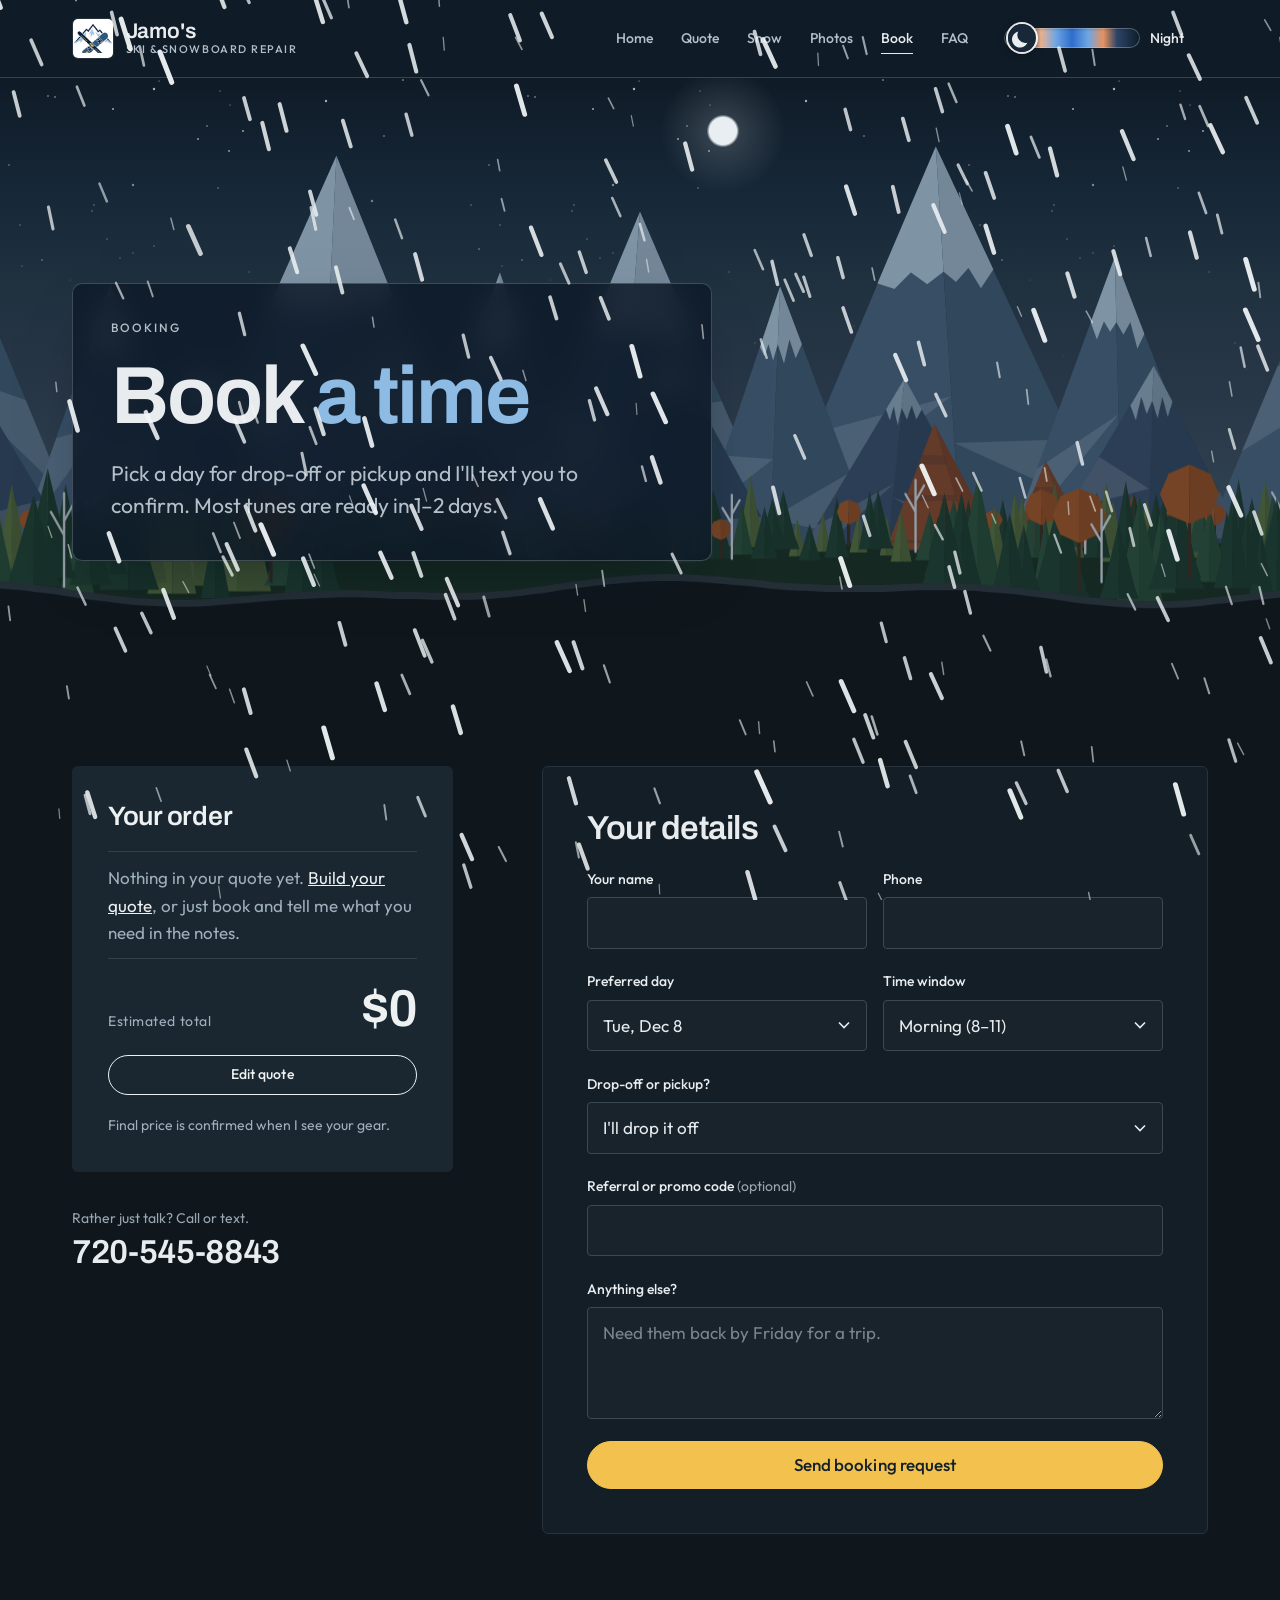
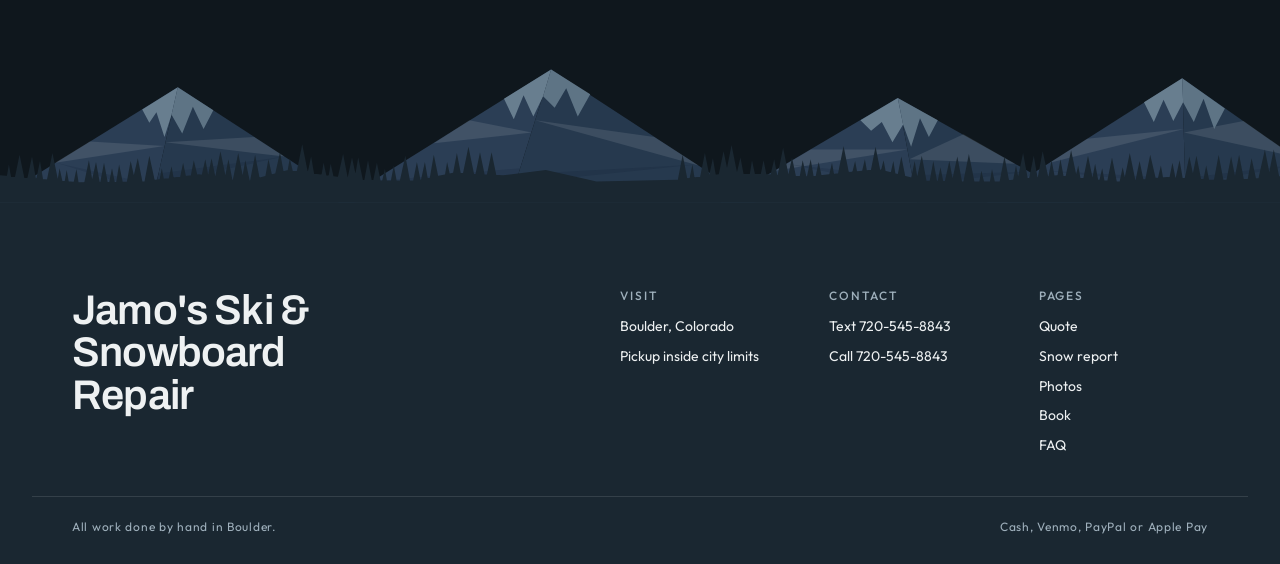
==== commit c91944ee: "Update site Co-Authored-By: Claude Opus 5.5 (1M context) <noreply@anthropic.com> Claude-Session: htt" ====
--- a/book.html
+++ b/book.html
@@ -27,6 +27,7 @@
     <nav class="nav" aria-label="Pages">
         <a href="./">Home</a>
         <a href="quote.html">Quote</a>
+        <a href="snow.html">Snow</a>
         <a href="photos.html">Photos</a>
         <a href="book.html" aria-current="page">Book</a>
         <a href="./#faq">FAQ</a>
@@ -108,7 +109,7 @@
     <p class="foot-name">Jamo's Ski &amp; Snowboard Repair</p>
     <div><h4>Visit</h4><ul><li>Boulder, Colorado</li><li>Pickup inside city limits</li></ul></div>
     <div><h4>Contact</h4><ul><li><a href="sms:+17205458843">Text 720-545-8843</a></li><li><a href="tel:+17205458843">Call 720-545-8843</a></li></ul></div>
-    <div><h4>Pages</h4><ul><li><a href="quote.html">Quote</a></li><li><a href="photos.html">Photos</a></li><li><a href="book.html">Book</a></li><li><a href="./#faq">FAQ</a></li></ul></div>
+    <div><h4>Pages</h4><ul><li><a href="quote.html">Quote</a></li><li><a href="snow.html">Snow report</a></li><li><a href="photos.html">Photos</a></li><li><a href="book.html">Book</a></li><li><a href="./#faq">FAQ</a></li></ul></div>
   </div>
   <div class="wrap foot-base"><span>All work done by hand in Boulder.</span><span>Cash, Venmo, PayPal or Apple Pay</span></div>
 </footer>
--- a/assets/site.css
+++ b/assets/site.css
@@ -154,8 +154,8 @@
 .hours dt { font-weight: 500; }
 .hours dd { color: var(--on-block-muted); text-align: right; }
 .hours .closed dd { font-weight: 500; color: var(--on-block); }
-.panel-note { display: inline-flex; align-items: center; gap: .5rem; align-self: flex-start; font-size: var(--t-sm); font-weight: 600; color: var(--on-block); text-decoration: none; padding: .55rem .9rem; border: 1px solid var(--block-line); border-radius: 999px; transition: background-color .3s var(--ease), border-color .3s var(--ease); }
-.panel-note:hover { background: rgba(238, 241, 242, .08); border-color: rgba(238, 241, 242, .4); }
+.panel-note { display: flex; align-items: center; gap: .6rem; font-size: var(--t-sm); font-weight: 600; color: var(--on-block); }
+.panel-note::before { content: ""; flex: none; width: .45rem; height: .45rem; border-radius: 50%; background: var(--accent); }
 .panel-foot { font-size: var(--t-sm); color: var(--on-block-muted); margin-top: auto; padding-bottom: 2.5rem; }
 .panel-foot strong { color: var(--on-block); font-weight: 500; }
 .facts ul { border-block: 1px solid var(--line); }
@@ -314,6 +314,39 @@
 .side { display: grid; gap: 2.25rem; position: sticky; top: 1.5rem; }
 .side .ticket { position: static; }
 
+/* Snow page: a card per resort with today's weather, the snow on the way and links to the resort's own report. */
+#resorts-section { padding-top: clamp(2.5rem, 5vw, 4rem); }
+.snow-bar { display: flex; flex-wrap: wrap; justify-content: space-between; align-items: center; gap: 1rem 2rem; margin-bottom: 1.75rem; }
+.sort { display: flex; flex-wrap: wrap; align-items: center; gap: .5rem; }
+.sort .fine { margin-right: .25rem; }
+.sort .chip { border: 1px solid var(--line-strong); }
+.resorts { list-style: none; padding: 0; display: grid; grid-template-columns: repeat(auto-fill, minmax(min(100%, 20rem), 1fr)); gap: 1rem; }
+.resort { position: relative; display: flex; flex-direction: column; gap: 1.1rem; padding: 1.4rem 1.4rem 1.25rem; border: 1px solid var(--line); border-radius: var(--radius); background: var(--surface); transition: border-color .3s var(--ease), box-shadow .4s var(--ease); }
+.resort:hover { border-color: var(--line-strong); box-shadow: var(--soft); }
+.resort[data-powder]::before { content: "Snow on the way"; position: absolute; top: -.7rem; right: 1rem; font: 500 var(--t-xs)/1 var(--sans); letter-spacing: .08em; text-transform: uppercase; padding: .4rem .65rem; border-radius: 999px; background: var(--alpine-block); color: #fff; }
+.resort-head { display: grid; gap: .1rem; }
+.resort-head h3 { font: 600 var(--t-2)/1.1 var(--display); letter-spacing: -.01em; }
+.wx-now { display: flex; align-items: flex-start; gap: .9rem; min-height: 3.6rem; }
+.wx { flex: none; width: 2.4rem; height: 2.4rem; fill: none; stroke: var(--alpine); stroke-width: 1.5; stroke-linecap: round; stroke-linejoin: round; }
+.wx[data-wx="sun"], .wx[data-wx="partly"] { stroke: var(--glow); }
+.wx[data-wx="snow"] { stroke: var(--wax-cold); }
+.temp { display: flex; align-items: baseline; gap: .5rem; color: var(--muted); font-size: var(--t-sm); }
+.temp strong { font: 600 var(--t-3)/1 var(--display); color: var(--ink); font-variant-numeric: lining-nums tabular-nums; }
+.wx-stats { display: grid; grid-template-columns: repeat(2, minmax(0, 1fr)); border-top: 1px solid var(--line); }
+.wx-stats div { padding: .75rem 0 .1rem; display: grid; gap: .15rem; }
+.wx-stats div:nth-child(odd) { padding-right: .75rem; }
+.wx-stats div:nth-child(n+3) { border-top: 1px solid var(--line); margin-top: .65rem; }
+.wx-stats dt { font: 500 var(--t-xs)/1.3 var(--sans); letter-spacing: .06em; text-transform: uppercase; color: var(--muted); }
+.wx-stats dd { margin: 0; font-weight: 500; font-variant-numeric: tabular-nums; }
+.wx-stats a { text-underline-offset: 3px; }
+.resort-links { display: flex; flex-wrap: wrap; align-items: center; gap: .75rem 1.25rem; margin-top: auto; }
+.wx-error { padding: .9rem 1rem; border-radius: 4px; background: var(--glacier); }
+.skel { display: block; height: .9rem; width: 70%; border-radius: 4px; background: var(--glacier); }
+.skel.short { width: 45%; margin-top: .6rem; }
+.wx-now:has(.skel) { flex-direction: column; gap: 0; }
+.snow-source { margin-top: 1.5rem; max-width: 46rem; }
+.snow-cta .head-row { margin-bottom: 1.75rem; }
+
 /* Footer */
 footer { background: var(--block); color: var(--on-block); }
 .foot { display: grid; grid-template-columns: minmax(0, 6fr) repeat(3, minmax(0, 2fr)); gap: 2.5rem; padding-block: clamp(3.5rem, 7vw, 5.5rem) 2.5rem; }
@@ -401,6 +434,8 @@
   .gear.flash { border-color: var(--ink); animation: ring 1s var(--ease) 2; }
   .js-motion .reveal { opacity: 0; transform: translateY(18px); transition: opacity .9s var(--ease), transform .9s var(--ease); }
   .js-motion .reveal.in { opacity: 1; transform: none; }
+  @keyframes shimmer { 50% { opacity: .45; } }
+  .resort.loading .skel { animation: shimmer 1.4s ease-in-out infinite; }
 }
 @media (prefers-reduced-motion: reduce) { * { scroll-behavior: auto !important; transition: none !important; animation: none !important; } }
 @media (max-width: 640px) {
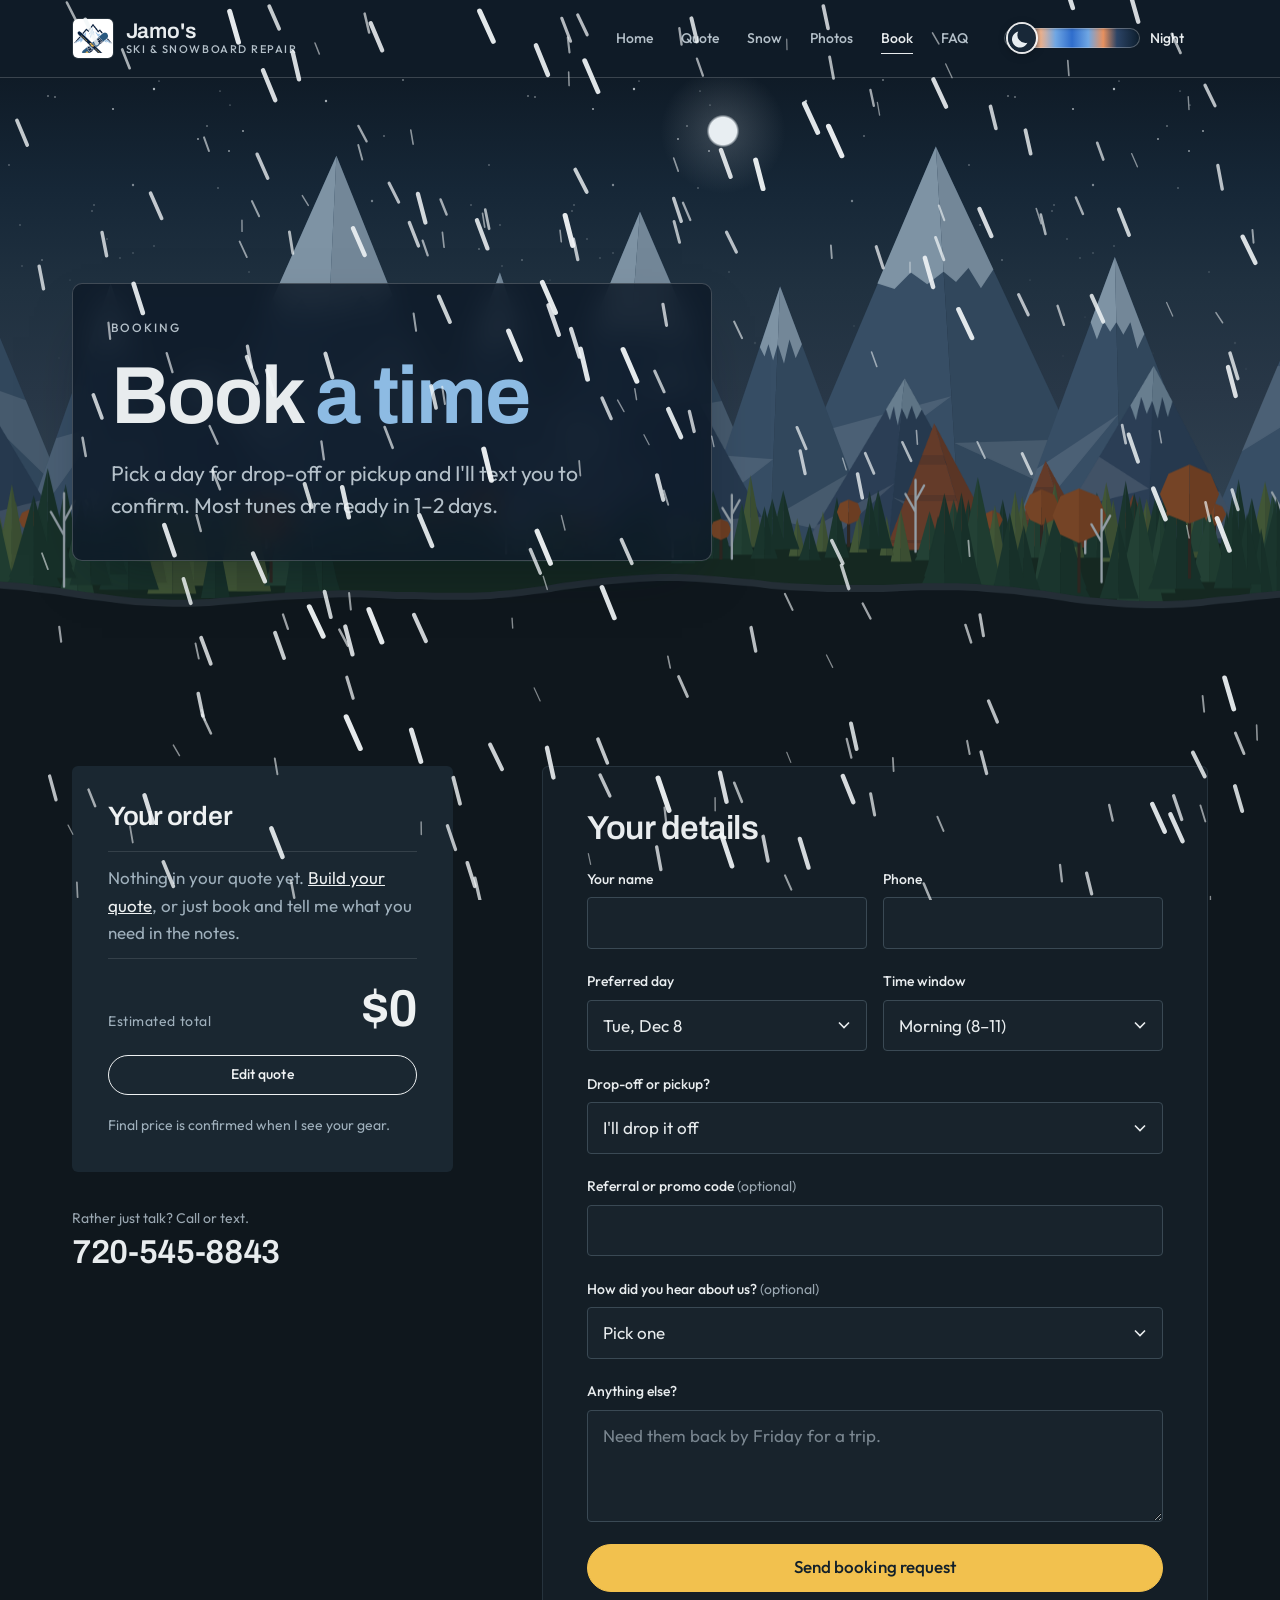
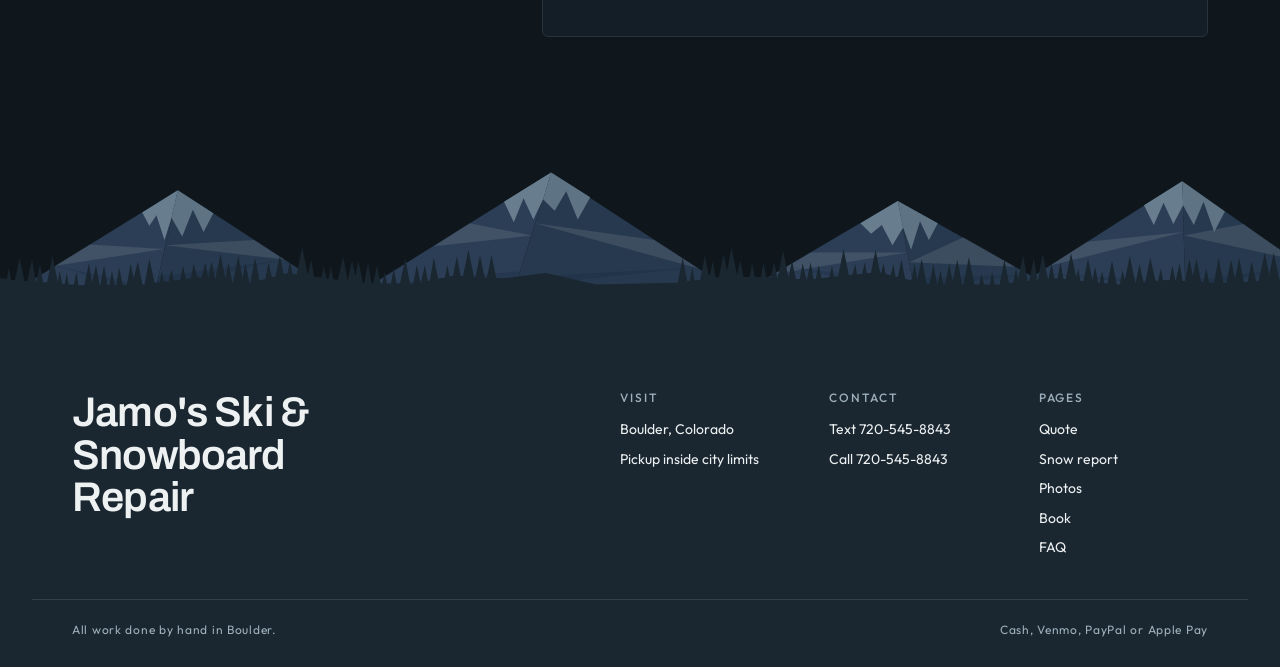
==== commit 93c90a71: "Update site" ====
--- a/book.html
+++ b/book.html
@@ -81,6 +81,22 @@
       </div>
       <div class="field" id="addr-field" hidden><label for="b-addr">Pickup address in Boulder</label><input id="b-addr" autocomplete="street-address"></div>
       <div class="field"><label for="b-ref">Referral or promo code <span class="fine">(optional)</span></label><input id="b-ref" autocomplete="off" autocapitalize="characters"></div>
+      <div class="field"><label for="b-heard">How did you hear about us? <span class="fine">(optional)</span></label>
+        <select id="b-heard">
+          <option value="">Pick one</option>
+          <option>Instagram</option>
+          <option>Facebook</option>
+          <option>Nextdoor</option>
+          <option>TikTok</option>
+          <option>Google search</option>
+          <option>Flyer or QR code</option>
+          <option>A friend</option>
+          <option>@vilgolfs</option>
+          <option>The Peaked in College Show</option>
+          <option value="Other">Somewhere else</option>
+        </select>
+      </div>
+      <div class="field" id="heard-other-field" hidden><label for="b-heard-other">Where did you hear about us?</label><input id="b-heard-other" autocomplete="off"></div>
       <div class="field"><label for="b-notes">Anything else?</label><textarea id="b-notes" placeholder="Need them back by Friday for a trip."></textarea></div>
       <input type="text" class="hp" id="b-hp" tabindex="-1" autocomplete="off" aria-hidden="true">
       <button class="btn btn-primary" type="submit" id="book-send">Send booking request</button>
--- a/assets/site.css
+++ b/assets/site.css
@@ -137,8 +137,6 @@
 .sky-dial input:focus-visible { outline: 2px solid currentColor; outline-offset: 4px; }
 .sky-name { min-width: 3.6rem; }
 .sr-only { position: absolute; width: 1px; height: 1px; overflow: hidden; clip-path: inset(50%); white-space: nowrap; }
-.codebar { display: inline-flex; align-items: center; gap: .6rem; justify-self: start; font-size: var(--t-sm); font-weight: 500; padding: .5rem .95rem; border: 1px solid var(--line-strong); border-radius: 999px; background: var(--surface); }
-.codebar::before { content: ""; width: .45rem; height: .45rem; border-radius: 50%; background: var(--glow); }
 
 /* Home hero: copy on paper, a dark panel with shop hours and falling snow beside it. */
 .hero { display: grid; grid-template-columns: minmax(0, 7fr) minmax(0, 5fr); gap: clamp(2.5rem, 6vw, 6rem); align-items: end; padding-block: clamp(3.5rem, 8vw, 7rem) clamp(3rem, 6vw, 5rem); }
@@ -374,7 +372,6 @@
 .scene::after { content: ""; position: absolute; inset: 0 0 45%; z-index: 0; background: var(--stars); opacity: var(--star-o); -webkit-mask-image: linear-gradient(#000, transparent); mask-image: linear-gradient(#000, transparent); pointer-events: none; }
 .scene > .wrap { position: relative; z-index: 2; }
 .scene h1 em { color: var(--scene-em); }
-.scene .codebar { color: var(--ink); }
 .scene .hero-copy, .head-card { background: var(--glass); border: 1px solid var(--glass-line); border-radius: 10px; padding: clamp(1.5rem, 3vw, 2.5rem);
   -webkit-backdrop-filter: blur(14px) saturate(1.3); backdrop-filter: blur(14px) saturate(1.3); box-shadow: 0 24px 60px -30px rgba(5, 15, 25, .55); }
 .hero-scene .hero { padding-block: clamp(10rem, 17vw, 15rem) clamp(3.5rem, 6vw, 5rem); }
